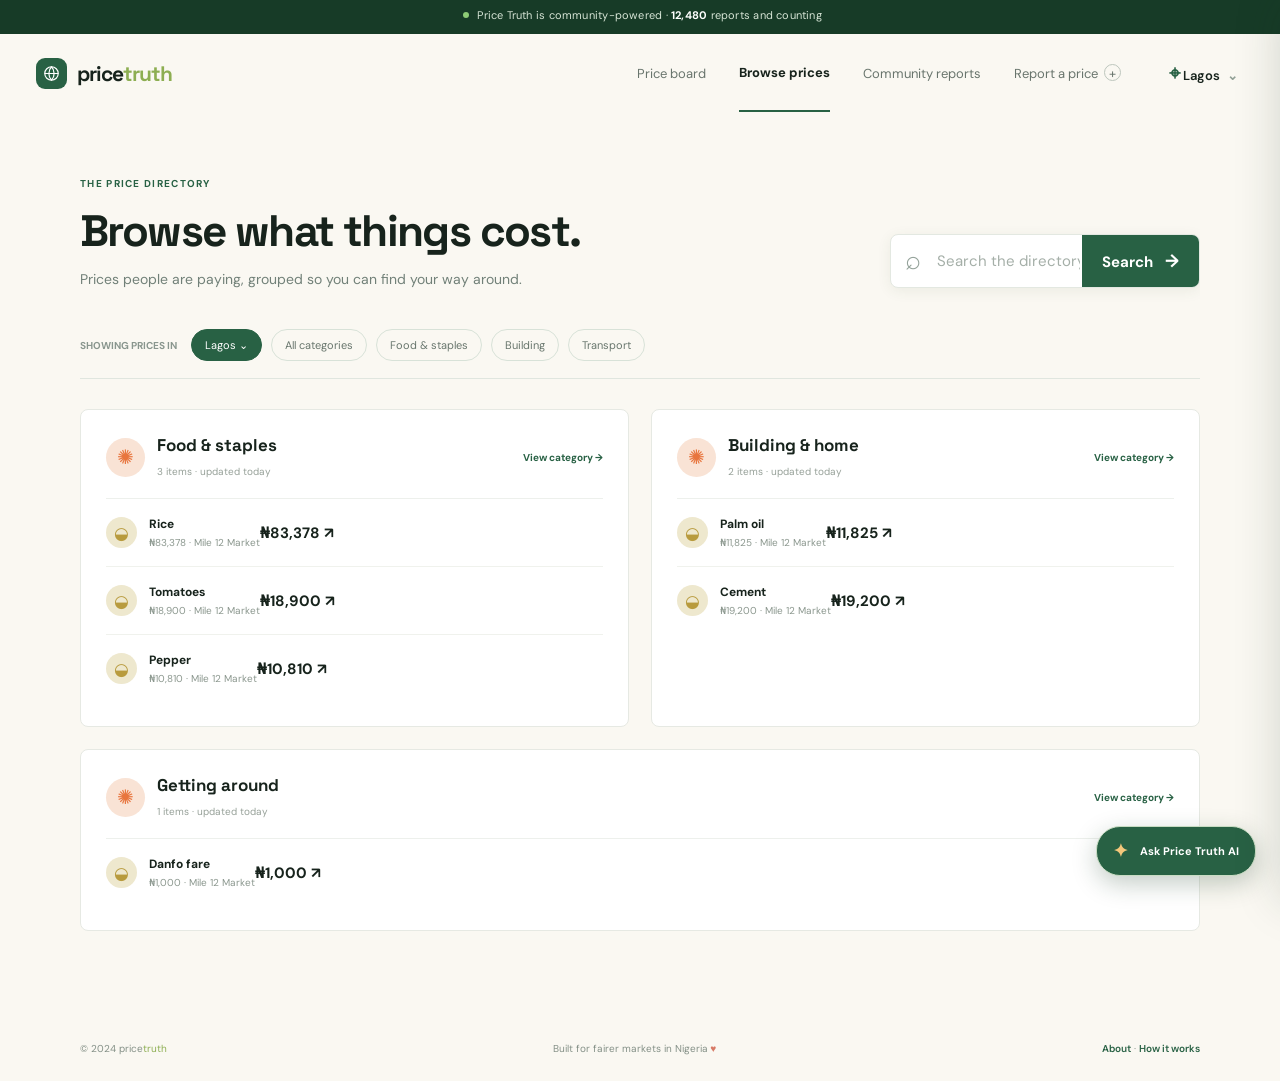
==== public/browse.html @ d79a08ac "Prepare static site for GitHub Pages" ====
<!doctype html>
<html lang="en"><head><meta charset="utf-8"><meta name="viewport" content="width=device-width, initial-scale=1"><title>Browse prices — Price Truth</title><link rel="preconnect" href="https://fonts.googleapis.com"><link rel="preconnect" href="https://fonts.gstatic.com" crossorigin><link href="https://fonts.googleapis.com/css2?family=DM+Sans:wght@400;500;600;700&family=Space+Grotesk:wght@500;600;700&display=swap" rel="stylesheet"><link rel="stylesheet" href="styles.css"></head>
<body data-page="browse"><div class="announcement"><span class="pulse"></span> Price Truth is community-powered · <strong>12,480</strong> reports and counting</div><header class="site-header"><a class="brand" href="index.html"><span class="brand-mark" aria-hidden="true"><svg viewBox="0 0 24 24" class="brand-symbol"><circle cx="12" cy="12" r="8.5"></circle><path d="M3.8 12h16.4M12 3.5c2.2 2.3 3.3 5.1 3.3 8.5S14.2 18.2 12 20.5M12 3.5C9.8 5.8 8.7 8.6 8.7 12s1.1 6.2 3.3 8.5"></path></svg></span><span>price<span class="brand-accent">truth</span></span></a><nav class="desktop-nav"><a href="index.html">Price board</a><a class="active" href="browse.html">Browse prices</a><a href="reports.html">Community reports</a><a href="#" data-open-report>Report a price <span class="plus">+</span></a></nav><div class="header-actions"><button class="area-pill" data-area-button><span class="pin">⌖</span> Lagos <span class="chevron">⌄</span></button><button class="menu-button">☰</button></div></header>
<main class="content-width browse-main"><div class="browse-intro"><div><div class="eyebrow">THE PRICE DIRECTORY</div><h1>Browse what things cost.</h1><p>Prices people are paying, grouped so you can find your way around.</p></div><form class="search-box browse-search" data-search-form><span class="search-icon">⌕</span><input name="query" placeholder="Search the directory…"><button type="submit">Search <span>→</span></button></form></div><div class="filter-row"><span class="filter-label">SHOWING PRICES IN</span><button class="filter-chip active">Lagos <span>⌄</span></button><button class="filter-chip" data-filter="all">All categories</button><button class="filter-chip" data-filter="food">Food & staples</button><button class="filter-chip" data-filter="building">Building</button><button class="filter-chip" data-filter="transport">Transport</button></div><div class="browse-grid" data-browse-grid></div></main><footer class="site-footer content-width"><span>© 2024 price<span class="brand-accent">truth</span></span><span>Built for fairer markets in Nigeria <span class="heart">♥</span></span><span><a href="#">About</a> · <a href="#">How it works</a></span></footer><div class="modal-backdrop" data-modal><div class="report-modal" role="dialog"><button class="modal-close" data-close-modal>×</button><div class="modal-kicker">✦ ADD TO THE BOARD</div><h2>What did you pay?</h2><p class="modal-subtitle">Your report helps someone nearby make a fairer deal.</p><form data-report-form><label>What did you buy?<input name="item" required placeholder="e.g. Rice, 50kg bag"></label><div class="form-row"><label>Price paid (₦)<input name="price" required type="number" min="1" placeholder="72,500"></label><label>Market<select name="area" data-market-select></select></label></div><label>When did you buy it?<input name="date" type="date"></label><div class="upload-zone"><input id="receipt-input-browse" type="file" accept="image/*"><label for="receipt-input-browse"><span>▧</span><b>Scan a receipt</b><small>Upload a photo and AI will fill this in</small></label></div><button class="primary-button full" type="submit">Publish my report <span>→</span></button></form><div class="success-state" hidden><div class="success-icon">✓</div><h3>Thanks for adding to the truth.</h3><p>Your report is now helping buyers nearby.</p><button class="secondary-button" data-close-modal>Done</button></div></div></div><script src="app.js"></script></body></html>
---- public/styles.css ----
:root{--ink:#17231c;--muted:#718078;--green:#286144;--light-green:#dce9d4;--lime:#d4e7bb;--cream:#faf8f2;--line:#e6e9e3;--orange:#e8753e;--purple:#795aa8}*{box-sizing:border-box}body{margin:0;color:var(--ink);background:var(--cream);font-family:"DM Sans",sans-serif;font-size:15px}a{color:inherit;text-decoration:none}button,input,select{font:inherit}button{cursor:pointer;border:0}.content-width{width:min(1120px,calc(100% - 48px));margin:0 auto}.announcement{height:34px;background:#173b27;color:#d7e5d6;text-align:center;padding:8px;font-size:11px;letter-spacing:.02em}.announcement strong{color:#fff}.pulse,.live-dot{display:inline-block;background:#8dcc76;border-radius:50%;width:6px;height:6px;margin:0 5px 1px}.site-header{height:78px;display:flex;align-items:center;justify-content:space-between;max-width:1240px;margin:auto;padding:0 36px;background:var(--cream)}.brand{display:flex;align-items:center;gap:10px;font:700 21px "Space Grotesk";letter-spacing:-1px}.brand-mark{display:grid;place-items:center;background:var(--green);color:#fff;border-radius:9px;width:31px;height:31px;font-size:18px}.brand-accent{color:#8dae52}.desktop-nav{display:flex;gap:33px;align-items:center;margin-left:auto;margin-right:42px;color:#69756d;font-size:13px}.desktop-nav a{padding:29px 0}.desktop-nav .active{color:var(--ink);font-weight:700;border-bottom:2px solid var(--green)}.plus{display:inline-grid;place-items:center;border:1px solid #bdc6bd;border-radius:50%;width:17px;height:17px;margin-left:3px}.header-actions{display:flex;align-items:center;gap:17px}.area-pill{background:transparent;color:var(--ink);font-weight:600;font-size:13px}.pin{color:var(--green);font-size:20px}.chevron{color:#91a096;margin-left:4px}.menu-button{display:none;background:none;font-size:22px}.hero{max-width:1240px;margin:auto;padding:76px 72px 70px;min-height:470px;background:var(--lime);display:flex;overflow:hidden}.hero-copy{width:57%;position:relative;z-index:1}.eyebrow,.label,.modal-kicker{font-size:10px;letter-spacing:.13em;font-weight:700;color:var(--green)}h1,h2,h3,p{margin-top:0}.hero h1{font:700 clamp(45px,5.1vw,69px)/.99 "Space Grotesk";letter-spacing:-3.5px;margin:21px 0 20px}.hero h1 em{font-style:normal;color:var(--green)}.hero-lede{max-width:400px;line-height:1.6;color:#53645b;font-size:16px}.search-box{display:flex;background:#fff;border:1px solid #e3e8e1;border-radius:8px;height:54px;box-shadow:0 3px 14px #3f5c3214;overflow:hidden}.large-search{max-width:535px;margin-top:30px}.search-icon{font-size:27px;color:#94a29a;line-height:50px;padding:0 14px}.search-box input{border:0;outline:0;min-width:0;flex:1;color:var(--ink);background:transparent}.search-box input::placeholder{color:#a5afa8}.search-box button,.primary-button{background:var(--green);color:#fff;padding:0 20px;font-weight:700}.search-box button span,.primary-button span{font-size:18px;margin-left:8px}.popular{display:flex;gap:15px;align-items:center;margin-top:15px;font-size:11px;color:#6a786e}.popular a{border-bottom:1px solid #92a58d;color:var(--green);font-weight:600}.hero-art{position:relative;flex:1}.sun{width:330px;height:330px;border-radius:50%;background:#dbe9ca;position:absolute;top:-65px;right:0}.receipt-card{position:absolute;z-index:1;background:#fffef9;width:250px;height:286px;right:70px;top:13px;padding:24px 20px;transform:rotate(4deg);box-shadow:14px 19px 35px #3d533327}.receipt-top{display:flex;justify-content:space-between;font:700 7px "Space Grotesk";color:#9ba99c}.receipt-title{font:700 20px/1.03 "Space Grotesk";margin:22px 0 25px}.receipt-row{display:flex;justify-content:space-between;font-size:9px;margin:13px 0;color:#6d766f}.receipt-row b{color:var(--ink)}.receipt-line{border-top:1px dashed #ced6cc;margin-top:21px}.receipt-footer{font-size:8px;color:#849187;margin-top:13px}.receipt-footer span{float:right;color:var(--orange);font-size:14px}.floating-tag{position:absolute;z-index:2;background:#fff;border-radius:5px;padding:10px 13px;box-shadow:0 7px 20px #253f201c;font-size:10px;font-weight:700}.tag-one{top:72px;right:0;color:#6e9c4c}.tag-two{bottom:72px;left:5px;color:#5d6961}.avatar{display:inline-grid;place-items:center;width:23px;height:23px;border-radius:50%;background:#e6a86f;color:white;font-size:10px;margin-right:6px}.scribble{position:absolute;right:-2px;bottom:18px;color:#668052;font:18px/1.05 "Space Grotesk";transform:rotate(-7deg)}.board-section{padding:62px 0 68px}.section-heading{display:flex;align-items:end;justify-content:space-between;margin-bottom:25px}.section-heading h2,.browse-main h1{font:700 32px "Space Grotesk";letter-spacing:-1.6px;margin:8px 0 0}.text-link{font-size:12px;color:var(--green);font-weight:700}.text-link span{font-size:16px;margin-left:5px}.board-grid{display:grid;grid-template-columns:repeat(4,1fr);gap:13px}.price-card{background:#fff;border:1px solid var(--line);border-radius:7px;padding:21px 17px;display:flex;min-height:166px;position:relative;transition:.2s}.price-card:hover,.item-list a:hover{transform:translateY(-3px);box-shadow:0 8px 22px #37512a12}.item-icon,.mini-icon{display:grid;place-items:center;border-radius:50%;width:39px;height:39px;font-size:23px;flex:none}.rice-icon{background:#eee8ce;color:#b89b3e}.tomato-icon{background:#f6ddcf;color:#e76d3a}.cement-icon{background:#dbe7eb;color:#688898}.transport-icon{background:#e7dff1;color:#8567a7}.item-info{padding-left:12px}.item-info span{font-size:10px;color:#a0aaa2}.item-info h3{font-size:13px;margin:5px 0 10px}.item-info strong{font:700 19px "Space Grotesk";display:block}.item-info small{font-size:10px;color:#8b968e;display:block;margin-top:4px}.item-info i,.item-list i{font-style:normal;margin-left:3px}.up{color:#d6673d}.down{color:#599248}.neutral{color:#849085}.card-arrow{position:absolute;right:17px;top:18px;color:#9aac9d}.trust-strip{background:#1f5136;color:#d9e7d8;padding:27px max(calc((100% - 1120px)/2),24px);display:grid;grid-template-columns:1fr 1fr 1fr 2fr;gap:30px;align-items:center}.trust-strip div:not(.trust-quote){display:flex;gap:11px;align-items:center;border-right:1px solid #427054}.trust-strip strong{color:#fff;font:700 25px "Space Grotesk"}.trust-strip span{font-size:10px;line-height:1.3}.trust-quote{font-size:13px;font-style:italic;color:#eef4e9;padding-left:14px}.trust-quote small{display:block;color:#8eb096;margin-top:6px;font-style:normal}.site-footer{display:flex;justify-content:space-between;align-items:center;padding:26px 0;font-size:10px;color:#849087}.site-footer a{color:var(--green);font-weight:600}.heart{color:#d77965}.modal-backdrop{display:none;position:fixed;z-index:20;inset:0;background:#16362380;align-items:center;justify-content:center;padding:20px}.modal-backdrop.open{display:flex}.report-modal{background:#fffdf8;width:min(490px,100%);border-radius:12px;padding:34px;position:relative;box-shadow:0 20px 70px #1427194d}.modal-close{position:absolute;right:17px;top:15px;color:#7e8d82;background:none;font-size:25px}.report-modal h2{font:700 31px "Space Grotesk";letter-spacing:-1px;margin:9px 0}.modal-subtitle{font-size:13px;color:var(--muted);margin-bottom:24px}.report-modal form>label,.form-row label{font-size:11px;font-weight:700;color:#65746a;display:block;margin-bottom:14px}.report-modal input,.report-modal select{display:block;width:100%;margin-top:6px;height:43px;border:1px solid #dce4dc;border-radius:5px;padding:0 12px;color:var(--ink);background:#fff}.form-row{display:grid;grid-template-columns:1fr 1fr;gap:13px}.upload-zone{border:1px dashed #b8cbb9;border-radius:6px;background:#f3f8ef;text-align:center;padding:13px;margin:17px 0}.upload-zone input{display:none}.upload-zone label{display:block;cursor:pointer}.upload-zone span{display:block;font-size:22px;color:var(--green)}.upload-zone b,.upload-zone small{display:block}.upload-zone b{font-size:12px;color:var(--green)}.upload-zone small{font-size:10px;color:#87948a;margin-top:3px}.full{width:100%;height:46px;border-radius:5px}.secondary-button{background:#e5efe0;color:var(--green);padding:11px 24px;border-radius:5px;font-weight:700}.success-state{text-align:center;padding:24px 0 10px}.success-icon{display:grid;place-items:center;margin:auto;background:var(--light-green);color:var(--green);width:52px;height:52px;border-radius:50%;font-size:25px}.success-state h3{font:700 22px "Space Grotesk";margin:17px 0 7px}.success-state p{color:var(--muted);font-size:13px}.results-main{padding:39px 0 70px}.breadcrumbs{font-size:11px;color:#819088;display:flex;gap:11px;margin-bottom:31px}.breadcrumbs a{color:var(--green);font-weight:700}.result-top{display:flex;justify-content:space-between;align-items:end;margin-bottom:27px}.result-top h1{font:700 43px "Space Grotesk";letter-spacing:-2px;margin:10px 0 5px}.result-top h1 span{font-size:22px;color:#718079}.muted{color:var(--muted);font-size:13px}.range-card{background:#e4efdc;border-radius:8px;padding:28px 32px 25px;margin-bottom:22px}.range-heading{display:flex;justify-content:space-between}.range-price{font:700 33px "Space Grotesk";letter-spacing:-1px;margin:10px 0 7px}.range-price span{font-weight:400;color:#78917b}.range-heading p{font-size:12px;color:#5c7062}.badge{border-radius:20px;padding:5px 8px;margin-right:5px;font-size:10px;font-weight:700}.badge.good{background:#c6e0bf;color:#37703f}.report-count{display:flex;gap:10px;align-items:center;text-align:right}.report-count strong{font:700 32px "Space Grotesk"}.report-count span{color:#748279;font-size:10px}.range-visual{margin-top:22px}.range-track{height:7px;border-radius:5px;background:#c5d7bb;position:relative}.track-fill{position:absolute;left:15%;right:19%;height:100%;background:#58915f;border-radius:5px}.marker{position:absolute;width:17px;height:17px;border:3px solid #fff;background:#276043;border-radius:50%;top:-5px;box-shadow:0 2px 5px #52694b66}.marker-label{position:absolute;top:18px;transform:translateX(-50%);font:700 10px "Space Grotesk"}.track-labels{display:flex;justify-content:space-between;color:#7e9180;font-size:10px;margin-top:12px}.results-columns{display:grid;grid-template-columns:1fr 315px;gap:22px}.main-column{display:grid;gap:22px}.panel,.ai-card{background:#fff;border:1px solid var(--line);border-radius:8px;padding:26px 28px}.panel-heading{display:flex;justify-content:space-between;align-items:start}.panel-heading h2{font:700 20px "Space Grotesk";margin:8px 0 0}.panel-heading select{border:1px solid #dce4dc;border-radius:4px;background:#fff;padding:8px;font-size:11px;color:#69766e}.chart{height:232px;margin-top:21px;position:relative;padding-left:44px}.chart-y{position:absolute;left:0;top:0;bottom:27px;display:flex;flex-direction:column;justify-content:space-between;font-size:9px;color:#9aa59d}.chart svg{width:100%;height:190px;border-bottom:1px solid #e6ebe5;background:repeating-linear-gradient(to bottom,transparent 0,transparent 45px,#edf1ec 46px)}.chart-x{display:flex;justify-content:space-between;color:#9aa59d;font-size:9px;margin-top:9px}.reports-panel{padding-bottom:10px}.report-list{margin-top:22px}.report-row{display:flex;align-items:center;padding:13px 0;border-top:1px solid #edf0eb}.report-row>div{display:grid;gap:4px}.report-row strong{font-size:13px}.report-row div span{font-size:11px;color:#87938a}.avatar-green{background:#759e69}.avatar-yellow{background:#d2a25e}.avatar-pink{background:#bd7991}.verified{margin-left:auto;color:#6d9b63;font-size:10px;font-weight:700}.ai-card{background:#eef5e9;border:0;height:max-content}.ai-head{display:flex;gap:12px;align-items:start}.ai-spark{color:#db8050;font-size:23px}.ai-card h2{font:700 20px "Space Grotesk";margin:7px 0}.ai-card p{font-size:12px;line-height:1.6;color:#5f7164;margin:20px 0}.suggestion{background:#fff;border:1px solid #dce9d8;padding:12px;border-radius:5px;color:#638268;font-size:11px;font-style:italic;cursor:pointer}.suggestion span{float:right;font-style:normal}.ai-form{display:flex;margin-top:10px;background:#fff;border:1px solid #d8e5d5;border-radius:5px;height:43px}.ai-form input{flex:1;border:0;background:transparent;padding:0 11px;outline:0;font-size:11px}.ai-form button{width:43px;background:var(--green);color:#fff;font-size:18px}.ai-card small{display:block;color:#95a397;font-size:9px;margin-top:15px}.ai-answer{background:#fff;border-left:3px solid var(--green);padding:12px;margin-top:12px;font-size:11px;line-height:1.5;color:#4f6657}.browse-main{padding:65px 0 85px}.browse-intro{display:flex;justify-content:space-between;align-items:end}.browse-main h1{font-size:44px;margin-top:13px}.browse-intro p{color:var(--muted);font-size:14px;margin:11px 0 0}.browse-search{width:310px}.filter-row{display:flex;align-items:center;gap:9px;border-bottom:1px solid #e0e6df;padding:41px 0 17px;margin-bottom:30px}.filter-label{font-size:10px;color:#89968e;font-weight:700;margin-right:5px}.filter-chip{border:1px solid #d8e2d8;border-radius:20px;background:transparent;padding:8px 13px;font-size:11px;color:#68766d}.filter-chip.active{background:var(--green);border-color:var(--green);color:#fff}.browse-grid{display:grid;grid-template-columns:repeat(2,1fr);gap:22px}.category-group{background:#fff;border:1px solid var(--line);border-radius:8px;padding:24px 25px}.category-group:last-child{grid-column:span 2}.category-heading{display:flex;align-items:center;gap:12px;border-bottom:1px solid #edf0ec;padding-bottom:18px}.category-icon{display:grid;place-items:center;width:39px;height:39px;border-radius:50%;font-size:20px}.category-icon.orange{background:#f9e3d5;color:var(--orange)}.category-icon.blue{background:#dcecef;color:#547f91}.category-icon.purple{background:#e9e1f2;color:var(--purple)}.category-heading h2{font:700 17px "Space Grotesk";margin:0 0 4px}.category-heading span:not(.category-icon){font-size:10px;color:#96a098}.category-heading a{margin-left:auto;color:var(--green);font-size:10px;font-weight:700}.item-list a{display:flex;align-items:center;padding:17px 0;border-bottom:1px solid #f0f2ed;transition:.2s}.item-list a:last-child{border-bottom:0}.mini-icon{width:31px;height:31px;font-size:17px;margin-right:12px}.item-list a div{display:grid;gap:4px}.item-list strong{font-size:12px}.item-list small{color:#8b978e;font-size:10px}.item-list>b{margin-left:auto;font:700 14px "Space Grotesk"}.item-list>b span{font-size:14px;color:#9bab9d;margin-left:5px}.oil-icon{background:#f1e8bd;color:#a88e37}.blue-icon{background:#dbe7eb;color:#688898}.wood-icon{background:#ede0ce;color:#9c7952}.taxi-icon{background:#e7dff1;color:#8567a7}
@media(max-width:800px){.site-header{padding:0 20px}.desktop-nav{display:none}.menu-button{display:block}.hero{padding:55px 24px 40px;min-height:590px}.hero-copy{width:100%}.hero-art{position:absolute;opacity:.45;right:0;top:360px}.hero h1{font-size:48px}.board-grid{grid-template-columns:repeat(2,1fr)}.trust-strip{grid-template-columns:repeat(2,1fr);padding:25px 24px}.trust-strip div:nth-child(2){border-right:0}.trust-quote{grid-column:span 2;border-top:1px solid #427054;padding:15px 0 0}.results-columns{grid-template-columns:1fr}.browse-intro{display:block}.browse-search{width:100%;margin-top:25px}.browse-grid{grid-template-columns:1fr}.category-group:last-child{grid-column:auto}.filter-row{overflow:auto;white-space:nowrap}.filter-label{display:none}.site-footer{padding:24px;display:grid;gap:10px}.content-width{width:calc(100% - 40px)}}@media(max-width:500px){.area-pill{font-size:12px}.hero h1{letter-spacing:-2px}.board-grid{grid-template-columns:1fr}.section-heading{display:block}.section-heading .text-link{display:block;margin-top:12px}.trust-strip{grid-template-columns:1fr 1fr}.range-card{padding:22px 18px}.range-price{font-size:26px}.result-top h1{font-size:34px}.result-top h1 span{font-size:16px;display:block;margin-top:5px}.result-top .primary-button{padding:0 11px;font-size:11px;height:38px}.panel,.ai-card{padding:20px 17px}.browse-main h1{font-size:36px}.form-row{grid-template-columns:1fr}.report-modal{padding:28px 20px}}
/* Mobile overflow guardrails: keep every section inside the viewport. */
html{overflow-x:hidden}
body{min-width:0;overflow-x:hidden}
img,svg,video,canvas{max-width:100%;height:auto}
.site-header,.hero,.content-width{max-width:100%}
.hero,.site-header,.board-section,.results-main,.browse-main{overflow-x:clip}
.hero-copy,.item-info,.category-heading>div,.panel-heading>div{min-width:0}
.popular,.filter-row{max-width:100%;overflow-x:auto;scrollbar-width:none}
.popular::-webkit-scrollbar,.filter-row::-webkit-scrollbar{display:none}
@media(max-width:800px){
  .content-width{width:calc(100% - 32px)}
  .site-header{padding:0 16px}
  .hero{width:100%;padding:48px 20px 36px}
  .hero-art{pointer-events:none;max-width:100%;overflow:hidden}
  .receipt-card{right:25px;transform:scale(.86) rotate(4deg);transform-origin:top right}
  .floating-tag{white-space:nowrap}
  .board-section{padding:48px 0}
  .results-main,.browse-main{padding-top:34px}
  .result-top,.browse-intro{gap:18px}
  .result-top{align-items:flex-start}
  .result-top .primary-button{flex:0 0 auto}
  .chart-panel{overflow:hidden}
  .chart{max-width:100%;padding-left:36px}
  .browse-search{max-width:100%}
  .category-heading a{white-space:nowrap}
}
@media(max-width:520px){
  .announcement{height:auto;min-height:34px;padding:8px 16px;line-height:1.35}
  .brand{font-size:19px}
  .desktop-nav{display:none}
  .hero{min-height:560px}
  .hero-copy{width:100%}
  .hero h1{font-size:clamp(38px,12vw,52px);letter-spacing:-2.5px}
  .hero-lede{font-size:14px;max-width:290px}
  .large-search{height:50px}
  .search-box button{padding:0 13px;font-size:12px}
  .search-icon{padding:0 10px;font-size:23px}
  .hero-art{position:absolute;top:360px;right:-40px;width:340px;opacity:.35}
  .receipt-card{right:20px}
  .tag-one{right:8px}
  .tag-two{left:0}
  .scribble{right:5px}
  .section-heading h2,.browse-main h1{font-size:28px}
  .trust-strip{padding:23px 16px;gap:18px 12px}
  .trust-strip strong{font-size:20px}
  .trust-quote{font-size:11px}
  .site-footer{width:calc(100% - 32px);padding:22px 0}
  .result-top{flex-direction:column}
  .result-top .primary-button{align-self:stretch}
  .range-heading{gap:12px}
  .range-price{font-size:23px;white-space:nowrap}
  .report-count{flex:0 0 auto}
  .report-count strong{font-size:25px}
  .report-row{gap:8px}
  .verified{font-size:9px}
  .panel-heading{gap:8px}
  .panel-heading h2{font-size:17px}
  .panel-heading select{max-width:108px}
  .chart-y{font-size:8px}
  .browse-intro{display:block}
  .browse-search{margin-top:20px}
  .filter-row{padding-top:25px}
  .filter-chip{flex:0 0 auto}
  .category-group{padding:19px 16px}
  .category-heading{gap:8px}
  .category-heading h2{font-size:15px}
  .category-heading a{font-size:9px}
  .item-list>b{font-size:12px}
  .item-list small{font-size:9px}
  .chatbot-launcher{right:12px;bottom:12px;padding:11px 13px}
}
.popular-items{display:flex;gap:10px;margin-top:16px;max-width:535px;overflow-x:auto;padding-bottom:3px;scrollbar-width:none}.popular-items::-webkit-scrollbar{display:none}.popular-items a{position:relative;flex:0 0 78px;height:64px;border-radius:7px;overflow:hidden;background:#315e42;color:#fff}.popular-items img{width:100%;height:100%;object-fit:cover;opacity:.72}.popular-items span{position:absolute;left:7px;bottom:5px;font-size:10px;font-weight:700;text-shadow:0 1px 4px #000}.reports-main{padding:62px 0 80px}.reports-intro{display:flex;justify-content:space-between;align-items:end;gap:20px}.reports-intro h1{font:700 43px "Space Grotesk";letter-spacing:-2px;margin:12px 0 7px}.reports-intro p{font-size:14px;color:var(--muted)}.reports-summary{display:grid;grid-template-columns:repeat(3,1fr) 2fr;gap:20px;align-items:center;background:#e4efdc;border-radius:8px;padding:24px 28px;margin:36px 0 22px}.reports-summary div:not(.summary-note){display:grid;gap:4px;border-right:1px solid #c2d8bc}.reports-summary strong{font:700 27px "Space Grotesk"}.reports-summary span{font-size:10px;color:#657668}.summary-note{font-size:13px;font-style:italic;color:#57705d;padding-left:10px}.community-panel{background:#fff;border:1px solid var(--line);border-radius:8px;padding:27px}.community-list{margin-top:19px}.community-report{display:flex;align-items:center;gap:12px;border-top:1px solid #edf0eb;padding:15px 0}.community-report>div{display:grid;gap:5px;min-width:0}.community-report strong{font-size:12px}.community-report strong b{color:var(--green)}.community-report div span{font-size:10px;color:#8b978e}.community-price{margin-left:auto;font:700 15px "Space Grotesk";white-space:nowrap}.live-label{font-size:10px;color:#5e9062}@media(max-width:600px){.reports-main{padding-top:38px}.reports-intro{display:block}.reports-intro .primary-button{width:100%;height:44px;margin-top:18px}.reports-intro h1{font-size:34px}.reports-summary{grid-template-columns:1fr 1fr;padding:18px;gap:15px}.reports-summary div:not(.summary-note){border-right:0}.summary-note{grid-column:span 2;border-top:1px solid #c2d8bc;padding:13px 0 0;font-size:11px}.community-panel{padding:20px 15px}.community-report{gap:8px}.community-report strong{font-size:11px}.community-price{font-size:12px}.community-report .avatar{width:27px;height:27px;flex:0 0 27px}.popular-items{margin-top:9px;gap:7px}.popular-items a{flex-basis:68px;height:53px}}
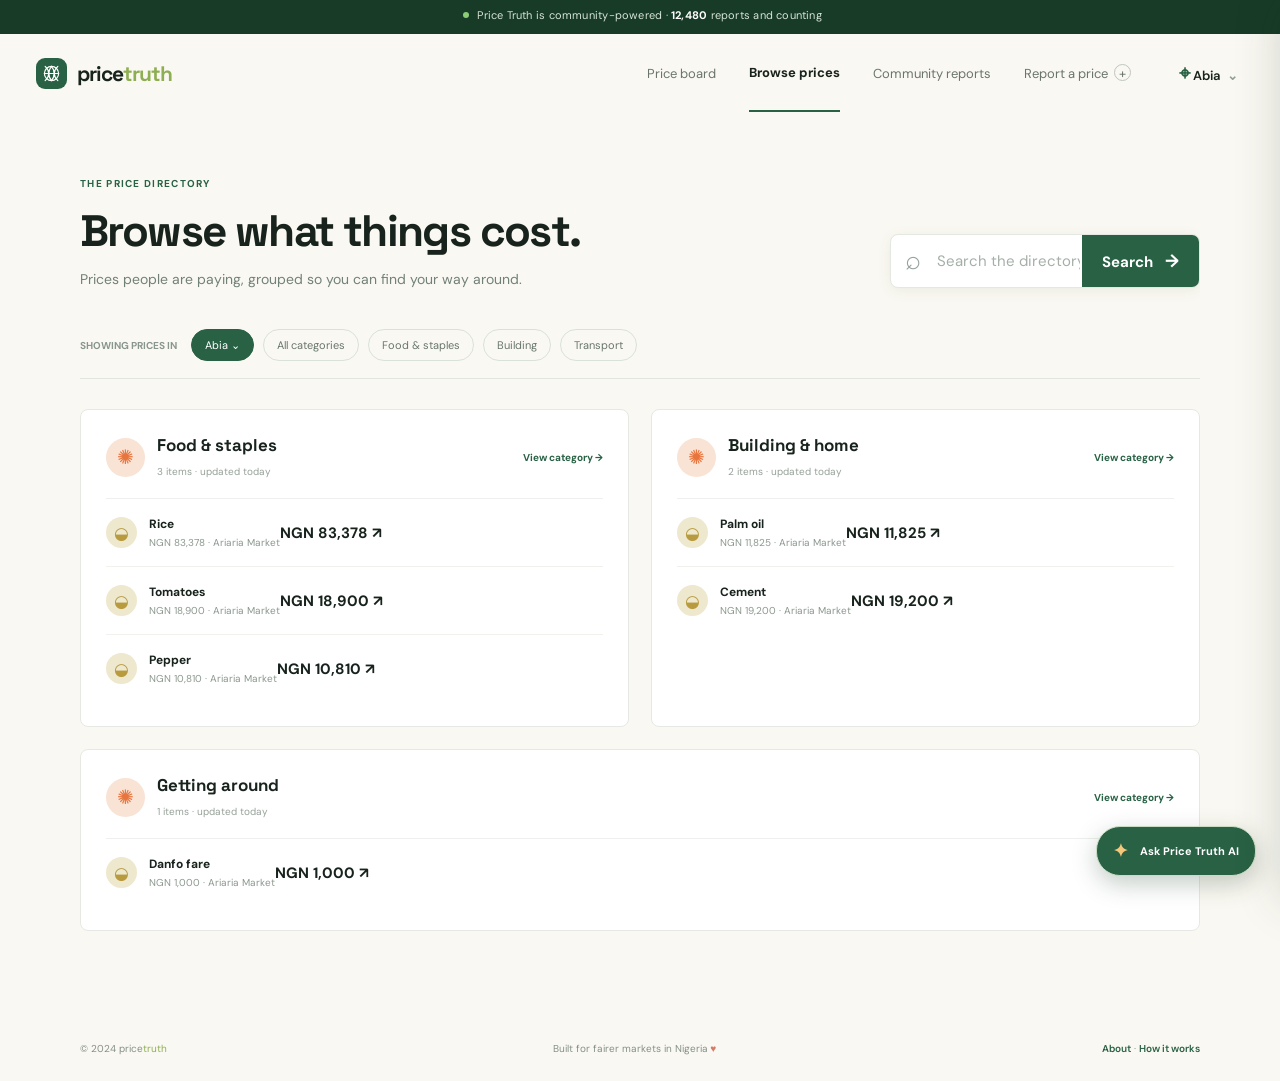
==== commit 5e100dcf: "Expand PriceTruth community price board Refresh the static pages, reporting experience, price browsi" ====
--- a/public/browse.html
+++ b/public/browse.html
@@ -1,4 +1,131 @@
 <!doctype html>
-<html lang="en"><head><meta charset="utf-8"><meta name="viewport" content="width=device-width, initial-scale=1"><title>Browse prices — Price Truth</title><link rel="preconnect" href="https://fonts.googleapis.com"><link rel="preconnect" href="https://fonts.gstatic.com" crossorigin><link href="https://fonts.googleapis.com/css2?family=DM+Sans:wght@400;500;600;700&family=Space+Grotesk:wght@500;600;700&display=swap" rel="stylesheet"><link rel="stylesheet" href="styles.css"></head>
-<body data-page="browse"><div class="announcement"><span class="pulse"></span> Price Truth is community-powered · <strong>12,480</strong> reports and counting</div><header class="site-header"><a class="brand" href="index.html"><span class="brand-mark" aria-hidden="true"><svg viewBox="0 0 24 24" class="brand-symbol"><circle cx="12" cy="12" r="8.5"></circle><path d="M3.8 12h16.4M12 3.5c2.2 2.3 3.3 5.1 3.3 8.5S14.2 18.2 12 20.5M12 3.5C9.8 5.8 8.7 8.6 8.7 12s1.1 6.2 3.3 8.5"></path></svg></span><span>price<span class="brand-accent">truth</span></span></a><nav class="desktop-nav"><a href="index.html">Price board</a><a class="active" href="browse.html">Browse prices</a><a href="reports.html">Community reports</a><a href="#" data-open-report>Report a price <span class="plus">+</span></a></nav><div class="header-actions"><button class="area-pill" data-area-button><span class="pin">⌖</span> Lagos <span class="chevron">⌄</span></button><button class="menu-button">☰</button></div></header>
-<main class="content-width browse-main"><div class="browse-intro"><div><div class="eyebrow">THE PRICE DIRECTORY</div><h1>Browse what things cost.</h1><p>Prices people are paying, grouped so you can find your way around.</p></div><form class="search-box browse-search" data-search-form><span class="search-icon">⌕</span><input name="query" placeholder="Search the directory…"><button type="submit">Search <span>→</span></button></form></div><div class="filter-row"><span class="filter-label">SHOWING PRICES IN</span><button class="filter-chip active">Lagos <span>⌄</span></button><button class="filter-chip" data-filter="all">All categories</button><button class="filter-chip" data-filter="food">Food & staples</button><button class="filter-chip" data-filter="building">Building</button><button class="filter-chip" data-filter="transport">Transport</button></div><div class="browse-grid" data-browse-grid></div></main><footer class="site-footer content-width"><span>© 2024 price<span class="brand-accent">truth</span></span><span>Built for fairer markets in Nigeria <span class="heart">♥</span></span><span><a href="#">About</a> · <a href="#">How it works</a></span></footer><div class="modal-backdrop" data-modal><div class="report-modal" role="dialog"><button class="modal-close" data-close-modal>×</button><div class="modal-kicker">✦ ADD TO THE BOARD</div><h2>What did you pay?</h2><p class="modal-subtitle">Your report helps someone nearby make a fairer deal.</p><form data-report-form><label>What did you buy?<input name="item" required placeholder="e.g. Rice, 50kg bag"></label><div class="form-row"><label>Price paid (₦)<input name="price" required type="number" min="1" placeholder="72,500"></label><label>Market<select name="area" data-market-select></select></label></div><label>When did you buy it?<input name="date" type="date"></label><div class="upload-zone"><input id="receipt-input-browse" type="file" accept="image/*"><label for="receipt-input-browse"><span>▧</span><b>Scan a receipt</b><small>Upload a photo and AI will fill this in</small></label></div><button class="primary-button full" type="submit">Publish my report <span>→</span></button></form><div class="success-state" hidden><div class="success-icon">✓</div><h3>Thanks for adding to the truth.</h3><p>Your report is now helping buyers nearby.</p><button class="secondary-button" data-close-modal>Done</button></div></div></div><script src="app.js"></script></body></html>
+<html lang="en">
+  <head>
+    <meta charset="utf-8" />
+    <meta name="viewport" content="width=device-width, initial-scale=1" />
+    <title>Browse prices — Price Truth</title>
+    <link rel="preconnect" href="https://fonts.googleapis.com" />
+    <link rel="preconnect" href="https://fonts.gstatic.com" crossorigin />
+    <link
+      href="https://fonts.googleapis.com/css2?family=DM+Sans:wght@400;500;600;700&family=Space+Grotesk:wght@500;600;700&display=swap"
+      rel="stylesheet"
+    />
+    <link rel="stylesheet" href="styles.css" />
+  </head>
+  <body data-page="browse">
+    <div class="announcement">
+      <span class="pulse"></span> Price Truth is community-powered ·
+      <strong>12,480</strong> reports and counting
+    </div>
+    <header class="site-header">
+      <a class="brand" href="index.html"
+        ><span class="brand-mark" aria-hidden="true"
+          ><svg viewBox="0 0 24 24" class="brand-symbol">
+            <circle cx="12" cy="12" r="9"></circle>
+            <path
+              d="M3 12h18M12 3a14 14 0 0 1 0 18 14 14 0 0 1 0-18Zm-8 0c3 2.8 4.5 6.2 4.5 9S7 18.2 4 21m16 0c-3-2.8-4.5-6.2-4.5-9S17 5.8 20 3"
+            ></path></svg></span
+        ><span>price<span class="brand-accent">truth</span></span></a
+      >
+      <nav class="desktop-nav">
+        <a href="index.html">Price board</a
+        ><a class="active" href="browse.html">Browse prices</a
+        ><a href="reports.html">Community reports</a
+        ><a href="#" data-open-report
+          >Report a price <span class="plus">+</span></a
+        >
+      </nav>
+      <div class="header-actions">
+        <button class="area-pill" data-area-button>
+          <span class="pin">⌖</span> Lagos
+          <span class="chevron">⌄</span></button
+        ><button class="menu-button">☰</button>
+      </div>
+    </header>
+    <main class="content-width browse-main">
+      <div class="browse-intro">
+        <div>
+          <div class="eyebrow">THE PRICE DIRECTORY</div>
+          <h1>Browse what things cost.</h1>
+          <p>
+            Prices people are paying, grouped so you can find your way around.
+          </p>
+        </div>
+        <form class="search-box browse-search" data-search-form>
+          <span class="search-icon">⌕</span
+          ><input name="query" placeholder="Search the directory…" /><button
+            type="submit"
+          >
+            Search <span>→</span>
+          </button>
+        </form>
+      </div>
+      <div class="filter-row">
+        <span class="filter-label">SHOWING PRICES IN</span
+        ><button class="filter-chip active">Lagos <span>⌄</span></button
+        ><button class="filter-chip" data-filter="all">All categories</button
+        ><button class="filter-chip" data-filter="food">Food & staples</button
+        ><button class="filter-chip" data-filter="building">Building</button
+        ><button class="filter-chip" data-filter="transport">Transport</button>
+      </div>
+      <div class="browse-grid" data-browse-grid></div>
+    </main>
+    <footer class="site-footer content-width">
+      <span>© 2024 price<span class="brand-accent">truth</span></span
+      ><span
+        >Built for fairer markets in Nigeria <span class="heart">♥</span></span
+      ><span><a href="#">About</a> · <a href="#">How it works</a></span>
+    </footer>
+    <div class="modal-backdrop" data-modal>
+      <div class="report-modal" role="dialog">
+        <button class="modal-close" data-close-modal>×</button>
+        <div class="modal-kicker">✦ ADD TO THE BOARD</div>
+        <h2>What did you pay?</h2>
+        <p class="modal-subtitle">
+          Your report helps someone nearby make a fairer deal.
+        </p>
+        <form data-report-form>
+          <label
+            >What did you buy?<input
+              name="item"
+              required
+              placeholder="e.g. Rice, 50kg bag"
+          /></label>
+          <div class="form-row">
+            <label
+              >Price paid (₦)<input
+                name="price"
+                required
+                type="number"
+                min="1"
+                placeholder="72,500" /></label
+            ><label
+              >Market<select name="area" data-market-select></select
+            ></label>
+          </div>
+          <label>When did you buy it?<input name="date" type="date" /></label>
+          <div class="upload-zone">
+            <input
+              id="receipt-input-browse"
+              type="file"
+              accept="image/*"
+            /><label for="receipt-input-browse"
+              ><span>▧</span><b>Scan a receipt</b
+              ><small>Upload a photo and AI will fill this in</small></label
+            >
+          </div>
+          <button class="primary-button full" type="submit">
+            Publish my report <span>→</span>
+          </button>
+        </form>
+        <div class="success-state" hidden>
+          <div class="success-icon">✓</div>
+          <h3>Thanks for adding to the truth.</h3>
+          <p>Your report is now helping buyers nearby.</p>
+          <button class="secondary-button" data-close-modal>Done</button>
+        </div>
+      </div>
+    </div>
+    <script src="app.js"></script>
+  </body>
+</html>
--- a/public/styles.css
+++ b/public/styles.css
@@ -1,74 +1,1631 @@
-:root{--ink:#17231c;--muted:#718078;--green:#286144;--light-green:#dce9d4;--lime:#d4e7bb;--cream:#faf8f2;--line:#e6e9e3;--orange:#e8753e;--purple:#795aa8}*{box-sizing:border-box}body{margin:0;color:var(--ink);background:var(--cream);font-family:"DM Sans",sans-serif;font-size:15px}a{color:inherit;text-decoration:none}button,input,select{font:inherit}button{cursor:pointer;border:0}.content-width{width:min(1120px,calc(100% - 48px));margin:0 auto}.announcement{height:34px;background:#173b27;color:#d7e5d6;text-align:center;padding:8px;font-size:11px;letter-spacing:.02em}.announcement strong{color:#fff}.pulse,.live-dot{display:inline-block;background:#8dcc76;border-radius:50%;width:6px;height:6px;margin:0 5px 1px}.site-header{height:78px;display:flex;align-items:center;justify-content:space-between;max-width:1240px;margin:auto;padding:0 36px;background:var(--cream)}.brand{display:flex;align-items:center;gap:10px;font:700 21px "Space Grotesk";letter-spacing:-1px}.brand-mark{display:grid;place-items:center;background:var(--green);color:#fff;border-radius:9px;width:31px;height:31px;font-size:18px}.brand-accent{color:#8dae52}.desktop-nav{display:flex;gap:33px;align-items:center;margin-left:auto;margin-right:42px;color:#69756d;font-size:13px}.desktop-nav a{padding:29px 0}.desktop-nav .active{color:var(--ink);font-weight:700;border-bottom:2px solid var(--green)}.plus{display:inline-grid;place-items:center;border:1px solid #bdc6bd;border-radius:50%;width:17px;height:17px;margin-left:3px}.header-actions{display:flex;align-items:center;gap:17px}.area-pill{background:transparent;color:var(--ink);font-weight:600;font-size:13px}.pin{color:var(--green);font-size:20px}.chevron{color:#91a096;margin-left:4px}.menu-button{display:none;background:none;font-size:22px}.hero{max-width:1240px;margin:auto;padding:76px 72px 70px;min-height:470px;background:var(--lime);display:flex;overflow:hidden}.hero-copy{width:57%;position:relative;z-index:1}.eyebrow,.label,.modal-kicker{font-size:10px;letter-spacing:.13em;font-weight:700;color:var(--green)}h1,h2,h3,p{margin-top:0}.hero h1{font:700 clamp(45px,5.1vw,69px)/.99 "Space Grotesk";letter-spacing:-3.5px;margin:21px 0 20px}.hero h1 em{font-style:normal;color:var(--green)}.hero-lede{max-width:400px;line-height:1.6;color:#53645b;font-size:16px}.search-box{display:flex;background:#fff;border:1px solid #e3e8e1;border-radius:8px;height:54px;box-shadow:0 3px 14px #3f5c3214;overflow:hidden}.large-search{max-width:535px;margin-top:30px}.search-icon{font-size:27px;color:#94a29a;line-height:50px;padding:0 14px}.search-box input{border:0;outline:0;min-width:0;flex:1;color:var(--ink);background:transparent}.search-box input::placeholder{color:#a5afa8}.search-box button,.primary-button{background:var(--green);color:#fff;padding:0 20px;font-weight:700}.search-box button span,.primary-button span{font-size:18px;margin-left:8px}.popular{display:flex;gap:15px;align-items:center;margin-top:15px;font-size:11px;color:#6a786e}.popular a{border-bottom:1px solid #92a58d;color:var(--green);font-weight:600}.hero-art{position:relative;flex:1}.sun{width:330px;height:330px;border-radius:50%;background:#dbe9ca;position:absolute;top:-65px;right:0}.receipt-card{position:absolute;z-index:1;background:#fffef9;width:250px;height:286px;right:70px;top:13px;padding:24px 20px;transform:rotate(4deg);box-shadow:14px 19px 35px #3d533327}.receipt-top{display:flex;justify-content:space-between;font:700 7px "Space Grotesk";color:#9ba99c}.receipt-title{font:700 20px/1.03 "Space Grotesk";margin:22px 0 25px}.receipt-row{display:flex;justify-content:space-between;font-size:9px;margin:13px 0;color:#6d766f}.receipt-row b{color:var(--ink)}.receipt-line{border-top:1px dashed #ced6cc;margin-top:21px}.receipt-footer{font-size:8px;color:#849187;margin-top:13px}.receipt-footer span{float:right;color:var(--orange);font-size:14px}.floating-tag{position:absolute;z-index:2;background:#fff;border-radius:5px;padding:10px 13px;box-shadow:0 7px 20px #253f201c;font-size:10px;font-weight:700}.tag-one{top:72px;right:0;color:#6e9c4c}.tag-two{bottom:72px;left:5px;color:#5d6961}.avatar{display:inline-grid;place-items:center;width:23px;height:23px;border-radius:50%;background:#e6a86f;color:white;font-size:10px;margin-right:6px}.scribble{position:absolute;right:-2px;bottom:18px;color:#668052;font:18px/1.05 "Space Grotesk";transform:rotate(-7deg)}.board-section{padding:62px 0 68px}.section-heading{display:flex;align-items:end;justify-content:space-between;margin-bottom:25px}.section-heading h2,.browse-main h1{font:700 32px "Space Grotesk";letter-spacing:-1.6px;margin:8px 0 0}.text-link{font-size:12px;color:var(--green);font-weight:700}.text-link span{font-size:16px;margin-left:5px}.board-grid{display:grid;grid-template-columns:repeat(4,1fr);gap:13px}.price-card{background:#fff;border:1px solid var(--line);border-radius:7px;padding:21px 17px;display:flex;min-height:166px;position:relative;transition:.2s}.price-card:hover,.item-list a:hover{transform:translateY(-3px);box-shadow:0 8px 22px #37512a12}.item-icon,.mini-icon{display:grid;place-items:center;border-radius:50%;width:39px;height:39px;font-size:23px;flex:none}.rice-icon{background:#eee8ce;color:#b89b3e}.tomato-icon{background:#f6ddcf;color:#e76d3a}.cement-icon{background:#dbe7eb;color:#688898}.transport-icon{background:#e7dff1;color:#8567a7}.item-info{padding-left:12px}.item-info span{font-size:10px;color:#a0aaa2}.item-info h3{font-size:13px;margin:5px 0 10px}.item-info strong{font:700 19px "Space Grotesk";display:block}.item-info small{font-size:10px;color:#8b968e;display:block;margin-top:4px}.item-info i,.item-list i{font-style:normal;margin-left:3px}.up{color:#d6673d}.down{color:#599248}.neutral{color:#849085}.card-arrow{position:absolute;right:17px;top:18px;color:#9aac9d}.trust-strip{background:#1f5136;color:#d9e7d8;padding:27px max(calc((100% - 1120px)/2),24px);display:grid;grid-template-columns:1fr 1fr 1fr 2fr;gap:30px;align-items:center}.trust-strip div:not(.trust-quote){display:flex;gap:11px;align-items:center;border-right:1px solid #427054}.trust-strip strong{color:#fff;font:700 25px "Space Grotesk"}.trust-strip span{font-size:10px;line-height:1.3}.trust-quote{font-size:13px;font-style:italic;color:#eef4e9;padding-left:14px}.trust-quote small{display:block;color:#8eb096;margin-top:6px;font-style:normal}.site-footer{display:flex;justify-content:space-between;align-items:center;padding:26px 0;font-size:10px;color:#849087}.site-footer a{color:var(--green);font-weight:600}.heart{color:#d77965}.modal-backdrop{display:none;position:fixed;z-index:20;inset:0;background:#16362380;align-items:center;justify-content:center;padding:20px}.modal-backdrop.open{display:flex}.report-modal{background:#fffdf8;width:min(490px,100%);border-radius:12px;padding:34px;position:relative;box-shadow:0 20px 70px #1427194d}.modal-close{position:absolute;right:17px;top:15px;color:#7e8d82;background:none;font-size:25px}.report-modal h2{font:700 31px "Space Grotesk";letter-spacing:-1px;margin:9px 0}.modal-subtitle{font-size:13px;color:var(--muted);margin-bottom:24px}.report-modal form>label,.form-row label{font-size:11px;font-weight:700;color:#65746a;display:block;margin-bottom:14px}.report-modal input,.report-modal select{display:block;width:100%;margin-top:6px;height:43px;border:1px solid #dce4dc;border-radius:5px;padding:0 12px;color:var(--ink);background:#fff}.form-row{display:grid;grid-template-columns:1fr 1fr;gap:13px}.upload-zone{border:1px dashed #b8cbb9;border-radius:6px;background:#f3f8ef;text-align:center;padding:13px;margin:17px 0}.upload-zone input{display:none}.upload-zone label{display:block;cursor:pointer}.upload-zone span{display:block;font-size:22px;color:var(--green)}.upload-zone b,.upload-zone small{display:block}.upload-zone b{font-size:12px;color:var(--green)}.upload-zone small{font-size:10px;color:#87948a;margin-top:3px}.full{width:100%;height:46px;border-radius:5px}.secondary-button{background:#e5efe0;color:var(--green);padding:11px 24px;border-radius:5px;font-weight:700}.success-state{text-align:center;padding:24px 0 10px}.success-icon{display:grid;place-items:center;margin:auto;background:var(--light-green);color:var(--green);width:52px;height:52px;border-radius:50%;font-size:25px}.success-state h3{font:700 22px "Space Grotesk";margin:17px 0 7px}.success-state p{color:var(--muted);font-size:13px}.results-main{padding:39px 0 70px}.breadcrumbs{font-size:11px;color:#819088;display:flex;gap:11px;margin-bottom:31px}.breadcrumbs a{color:var(--green);font-weight:700}.result-top{display:flex;justify-content:space-between;align-items:end;margin-bottom:27px}.result-top h1{font:700 43px "Space Grotesk";letter-spacing:-2px;margin:10px 0 5px}.result-top h1 span{font-size:22px;color:#718079}.muted{color:var(--muted);font-size:13px}.range-card{background:#e4efdc;border-radius:8px;padding:28px 32px 25px;margin-bottom:22px}.range-heading{display:flex;justify-content:space-between}.range-price{font:700 33px "Space Grotesk";letter-spacing:-1px;margin:10px 0 7px}.range-price span{font-weight:400;color:#78917b}.range-heading p{font-size:12px;color:#5c7062}.badge{border-radius:20px;padding:5px 8px;margin-right:5px;font-size:10px;font-weight:700}.badge.good{background:#c6e0bf;color:#37703f}.report-count{display:flex;gap:10px;align-items:center;text-align:right}.report-count strong{font:700 32px "Space Grotesk"}.report-count span{color:#748279;font-size:10px}.range-visual{margin-top:22px}.range-track{height:7px;border-radius:5px;background:#c5d7bb;position:relative}.track-fill{position:absolute;left:15%;right:19%;height:100%;background:#58915f;border-radius:5px}.marker{position:absolute;width:17px;height:17px;border:3px solid #fff;background:#276043;border-radius:50%;top:-5px;box-shadow:0 2px 5px #52694b66}.marker-label{position:absolute;top:18px;transform:translateX(-50%);font:700 10px "Space Grotesk"}.track-labels{display:flex;justify-content:space-between;color:#7e9180;font-size:10px;margin-top:12px}.results-columns{display:grid;grid-template-columns:1fr 315px;gap:22px}.main-column{display:grid;gap:22px}.panel,.ai-card{background:#fff;border:1px solid var(--line);border-radius:8px;padding:26px 28px}.panel-heading{display:flex;justify-content:space-between;align-items:start}.panel-heading h2{font:700 20px "Space Grotesk";margin:8px 0 0}.panel-heading select{border:1px solid #dce4dc;border-radius:4px;background:#fff;padding:8px;font-size:11px;color:#69766e}.chart{height:232px;margin-top:21px;position:relative;padding-left:44px}.chart-y{position:absolute;left:0;top:0;bottom:27px;display:flex;flex-direction:column;justify-content:space-between;font-size:9px;color:#9aa59d}.chart svg{width:100%;height:190px;border-bottom:1px solid #e6ebe5;background:repeating-linear-gradient(to bottom,transparent 0,transparent 45px,#edf1ec 46px)}.chart-x{display:flex;justify-content:space-between;color:#9aa59d;font-size:9px;margin-top:9px}.reports-panel{padding-bottom:10px}.report-list{margin-top:22px}.report-row{display:flex;align-items:center;padding:13px 0;border-top:1px solid #edf0eb}.report-row>div{display:grid;gap:4px}.report-row strong{font-size:13px}.report-row div span{font-size:11px;color:#87938a}.avatar-green{background:#759e69}.avatar-yellow{background:#d2a25e}.avatar-pink{background:#bd7991}.verified{margin-left:auto;color:#6d9b63;font-size:10px;font-weight:700}.ai-card{background:#eef5e9;border:0;height:max-content}.ai-head{display:flex;gap:12px;align-items:start}.ai-spark{color:#db8050;font-size:23px}.ai-card h2{font:700 20px "Space Grotesk";margin:7px 0}.ai-card p{font-size:12px;line-height:1.6;color:#5f7164;margin:20px 0}.suggestion{background:#fff;border:1px solid #dce9d8;padding:12px;border-radius:5px;color:#638268;font-size:11px;font-style:italic;cursor:pointer}.suggestion span{float:right;font-style:normal}.ai-form{display:flex;margin-top:10px;background:#fff;border:1px solid #d8e5d5;border-radius:5px;height:43px}.ai-form input{flex:1;border:0;background:transparent;padding:0 11px;outline:0;font-size:11px}.ai-form button{width:43px;background:var(--green);color:#fff;font-size:18px}.ai-card small{display:block;color:#95a397;font-size:9px;margin-top:15px}.ai-answer{background:#fff;border-left:3px solid var(--green);padding:12px;margin-top:12px;font-size:11px;line-height:1.5;color:#4f6657}.browse-main{padding:65px 0 85px}.browse-intro{display:flex;justify-content:space-between;align-items:end}.browse-main h1{font-size:44px;margin-top:13px}.browse-intro p{color:var(--muted);font-size:14px;margin:11px 0 0}.browse-search{width:310px}.filter-row{display:flex;align-items:center;gap:9px;border-bottom:1px solid #e0e6df;padding:41px 0 17px;margin-bottom:30px}.filter-label{font-size:10px;color:#89968e;font-weight:700;margin-right:5px}.filter-chip{border:1px solid #d8e2d8;border-radius:20px;background:transparent;padding:8px 13px;font-size:11px;color:#68766d}.filter-chip.active{background:var(--green);border-color:var(--green);color:#fff}.browse-grid{display:grid;grid-template-columns:repeat(2,1fr);gap:22px}.category-group{background:#fff;border:1px solid var(--line);border-radius:8px;padding:24px 25px}.category-group:last-child{grid-column:span 2}.category-heading{display:flex;align-items:center;gap:12px;border-bottom:1px solid #edf0ec;padding-bottom:18px}.category-icon{display:grid;place-items:center;width:39px;height:39px;border-radius:50%;font-size:20px}.category-icon.orange{background:#f9e3d5;color:var(--orange)}.category-icon.blue{background:#dcecef;color:#547f91}.category-icon.purple{background:#e9e1f2;color:var(--purple)}.category-heading h2{font:700 17px "Space Grotesk";margin:0 0 4px}.category-heading span:not(.category-icon){font-size:10px;color:#96a098}.category-heading a{margin-left:auto;color:var(--green);font-size:10px;font-weight:700}.item-list a{display:flex;align-items:center;padding:17px 0;border-bottom:1px solid #f0f2ed;transition:.2s}.item-list a:last-child{border-bottom:0}.mini-icon{width:31px;height:31px;font-size:17px;margin-right:12px}.item-list a div{display:grid;gap:4px}.item-list strong{font-size:12px}.item-list small{color:#8b978e;font-size:10px}.item-list>b{margin-left:auto;font:700 14px "Space Grotesk"}.item-list>b span{font-size:14px;color:#9bab9d;margin-left:5px}.oil-icon{background:#f1e8bd;color:#a88e37}.blue-icon{background:#dbe7eb;color:#688898}.wood-icon{background:#ede0ce;color:#9c7952}.taxi-icon{background:#e7dff1;color:#8567a7}
-@media(max-width:800px){.site-header{padding:0 20px}.desktop-nav{display:none}.menu-button{display:block}.hero{padding:55px 24px 40px;min-height:590px}.hero-copy{width:100%}.hero-art{position:absolute;opacity:.45;right:0;top:360px}.hero h1{font-size:48px}.board-grid{grid-template-columns:repeat(2,1fr)}.trust-strip{grid-template-columns:repeat(2,1fr);padding:25px 24px}.trust-strip div:nth-child(2){border-right:0}.trust-quote{grid-column:span 2;border-top:1px solid #427054;padding:15px 0 0}.results-columns{grid-template-columns:1fr}.browse-intro{display:block}.browse-search{width:100%;margin-top:25px}.browse-grid{grid-template-columns:1fr}.category-group:last-child{grid-column:auto}.filter-row{overflow:auto;white-space:nowrap}.filter-label{display:none}.site-footer{padding:24px;display:grid;gap:10px}.content-width{width:calc(100% - 40px)}}@media(max-width:500px){.area-pill{font-size:12px}.hero h1{letter-spacing:-2px}.board-grid{grid-template-columns:1fr}.section-heading{display:block}.section-heading .text-link{display:block;margin-top:12px}.trust-strip{grid-template-columns:1fr 1fr}.range-card{padding:22px 18px}.range-price{font-size:26px}.result-top h1{font-size:34px}.result-top h1 span{font-size:16px;display:block;margin-top:5px}.result-top .primary-button{padding:0 11px;font-size:11px;height:38px}.panel,.ai-card{padding:20px 17px}.browse-main h1{font-size:36px}.form-row{grid-template-columns:1fr}.report-modal{padding:28px 20px}}
+:root {
+  --ink: #17231c;
+  --muted: #718078;
+  --green: #286144;
+  --light-green: #dce9d4;
+  --lime: #d4e7bb;
+  --cream: #faf8f2;
+  --line: #e6e9e3;
+  --orange: #e8753e;
+  --purple: #795aa8;
+}
+* {
+  box-sizing: border-box;
+}
+body {
+  margin: 0;
+  color: var(--ink);
+  background: var(--cream);
+  font-family: "DM Sans", sans-serif;
+  font-size: 15px;
+}
+a {
+  color: inherit;
+  text-decoration: none;
+}
+button,
+input,
+select {
+  font: inherit;
+}
+button {
+  cursor: pointer;
+  border: 0;
+}
+.content-width {
+  width: min(1120px, calc(100% - 48px));
+  margin: 0 auto;
+}
+.announcement {
+  height: 34px;
+  background: #173b27;
+  color: #d7e5d6;
+  text-align: center;
+  padding: 8px;
+  font-size: 11px;
+  letter-spacing: 0.02em;
+}
+.announcement strong {
+  color: #fff;
+}
+.pulse,
+.live-dot {
+  display: inline-block;
+  background: #8dcc76;
+  border-radius: 50%;
+  width: 6px;
+  height: 6px;
+  margin: 0 5px 1px;
+}
+.site-header {
+  height: 78px;
+  display: flex;
+  align-items: center;
+  justify-content: space-between;
+  max-width: 1240px;
+  margin: auto;
+  padding: 0 36px;
+  background: var(--cream);
+}
+.brand {
+  display: flex;
+  align-items: center;
+  gap: 10px;
+  font: 700 21px "Space Grotesk";
+  letter-spacing: -1px;
+}
+.brand-mark {
+  display: grid;
+  place-items: center;
+  background: var(--green);
+  color: #fff;
+  border-radius: 9px;
+  width: 31px;
+  height: 31px;
+  font-size: 18px;
+}
+.brand-accent {
+  color: #8dae52;
+}
+.desktop-nav {
+  display: flex;
+  gap: 33px;
+  align-items: center;
+  margin-left: auto;
+  margin-right: 42px;
+  color: #69756d;
+  font-size: 13px;
+}
+.desktop-nav a {
+  padding: 29px 0;
+}
+.desktop-nav .active {
+  color: var(--ink);
+  font-weight: 700;
+  border-bottom: 2px solid var(--green);
+}
+.plus {
+  display: inline-grid;
+  place-items: center;
+  border: 1px solid #bdc6bd;
+  border-radius: 50%;
+  width: 17px;
+  height: 17px;
+  margin-left: 3px;
+}
+.header-actions {
+  display: flex;
+  align-items: center;
+  gap: 17px;
+}
+.area-pill {
+  background: transparent;
+  color: var(--ink);
+  font-weight: 600;
+  font-size: 13px;
+}
+.pin {
+  color: var(--green);
+  font-size: 20px;
+}
+.chevron {
+  color: #91a096;
+  margin-left: 4px;
+}
+.menu-button {
+  display: none;
+  background: none;
+  font-size: 22px;
+}
+.hero {
+  max-width: 1240px;
+  margin: auto;
+  padding: 76px 72px 70px;
+  min-height: 470px;
+  background: var(--lime);
+  display: flex;
+  overflow: hidden;
+}
+.hero-copy {
+  width: 57%;
+  position: relative;
+  z-index: 1;
+}
+.eyebrow,
+.label,
+.modal-kicker {
+  font-size: 10px;
+  letter-spacing: 0.13em;
+  font-weight: 700;
+  color: var(--green);
+}
+h1,
+h2,
+h3,
+p {
+  margin-top: 0;
+}
+.hero h1 {
+  font: 700 clamp(45px, 5.1vw, 69px)/0.99 "Space Grotesk";
+  letter-spacing: -3.5px;
+  margin: 21px 0 20px;
+}
+.hero h1 em {
+  font-style: normal;
+  color: var(--green);
+}
+.hero-lede {
+  max-width: 400px;
+  line-height: 1.6;
+  color: #53645b;
+  font-size: 16px;
+}
+.search-box {
+  display: flex;
+  background: #fff;
+  border: 1px solid #e3e8e1;
+  border-radius: 8px;
+  height: 54px;
+  box-shadow: 0 3px 14px #3f5c3214;
+  overflow: hidden;
+}
+.large-search {
+  max-width: 535px;
+  margin-top: 30px;
+}
+.search-icon {
+  font-size: 27px;
+  color: #94a29a;
+  line-height: 50px;
+  padding: 0 14px;
+}
+.search-box input {
+  border: 0;
+  outline: 0;
+  min-width: 0;
+  flex: 1;
+  color: var(--ink);
+  background: transparent;
+}
+.search-box input::placeholder {
+  color: #a5afa8;
+}
+.search-box button,
+.primary-button {
+  background: var(--green);
+  color: #fff;
+  padding: 0 20px;
+  font-weight: 700;
+}
+.search-box button span,
+.primary-button span {
+  font-size: 18px;
+  margin-left: 8px;
+}
+.popular {
+  display: flex;
+  gap: 15px;
+  align-items: center;
+  margin-top: 15px;
+  font-size: 11px;
+  color: #6a786e;
+}
+.popular a {
+  border-bottom: 1px solid #92a58d;
+  color: var(--green);
+  font-weight: 600;
+}
+.hero-art {
+  position: relative;
+  flex: 1;
+}
+.sun {
+  width: 330px;
+  height: 330px;
+  border-radius: 50%;
+  background: #dbe9ca;
+  position: absolute;
+  top: -65px;
+  right: 0;
+}
+.receipt-card {
+  position: absolute;
+  z-index: 1;
+  background: #fffef9;
+  width: 250px;
+  height: 286px;
+  right: 70px;
+  top: 13px;
+  padding: 24px 20px;
+  transform: rotate(4deg);
+  box-shadow: 14px 19px 35px #3d533327;
+}
+.receipt-top {
+  display: flex;
+  justify-content: space-between;
+  font: 700 7px "Space Grotesk";
+  color: #9ba99c;
+}
+.receipt-title {
+  font: 700 20px/1.03 "Space Grotesk";
+  margin: 22px 0 25px;
+}
+.receipt-row {
+  display: flex;
+  justify-content: space-between;
+  font-size: 9px;
+  margin: 13px 0;
+  color: #6d766f;
+}
+.receipt-row b {
+  color: var(--ink);
+}
+.receipt-line {
+  border-top: 1px dashed #ced6cc;
+  margin-top: 21px;
+}
+.receipt-footer {
+  font-size: 8px;
+  color: #849187;
+  margin-top: 13px;
+}
+.receipt-footer span {
+  float: right;
+  color: var(--orange);
+  font-size: 14px;
+}
+.floating-tag {
+  position: absolute;
+  z-index: 2;
+  background: #fff;
+  border-radius: 5px;
+  padding: 10px 13px;
+  box-shadow: 0 7px 20px #253f201c;
+  font-size: 10px;
+  font-weight: 700;
+}
+.tag-one {
+  top: 72px;
+  right: 0;
+  color: #6e9c4c;
+}
+.tag-two {
+  bottom: 72px;
+  left: 5px;
+  color: #5d6961;
+}
+.avatar {
+  display: inline-grid;
+  place-items: center;
+  width: 23px;
+  height: 23px;
+  border-radius: 50%;
+  background: #e6a86f;
+  color: white;
+  font-size: 10px;
+  margin-right: 6px;
+}
+.scribble {
+  position: absolute;
+  right: -2px;
+  bottom: 18px;
+  color: #668052;
+  font: 18px/1.05 "Space Grotesk";
+  transform: rotate(-7deg);
+}
+.board-section {
+  padding: 62px 0 68px;
+}
+.section-heading {
+  display: flex;
+  align-items: end;
+  justify-content: space-between;
+  margin-bottom: 25px;
+}
+.section-heading h2,
+.browse-main h1 {
+  font: 700 32px "Space Grotesk";
+  letter-spacing: -1.6px;
+  margin: 8px 0 0;
+}
+.text-link {
+  font-size: 12px;
+  color: var(--green);
+  font-weight: 700;
+}
+.text-link span {
+  font-size: 16px;
+  margin-left: 5px;
+}
+.board-grid {
+  display: grid;
+  grid-template-columns: repeat(4, 1fr);
+  gap: 13px;
+}
+.price-card {
+  background: #fff;
+  border: 1px solid var(--line);
+  border-radius: 7px;
+  padding: 21px 17px;
+  display: flex;
+  min-height: 166px;
+  position: relative;
+  transition: 0.2s;
+}
+.price-card:hover,
+.item-list a:hover {
+  transform: translateY(-3px);
+  box-shadow: 0 8px 22px #37512a12;
+}
+.item-icon,
+.mini-icon {
+  display: grid;
+  place-items: center;
+  border-radius: 50%;
+  width: 39px;
+  height: 39px;
+  font-size: 23px;
+  flex: none;
+}
+.rice-icon {
+  background: #eee8ce;
+  color: #b89b3e;
+}
+.tomato-icon {
+  background: #f6ddcf;
+  color: #e76d3a;
+}
+.cement-icon {
+  background: #dbe7eb;
+  color: #688898;
+}
+.transport-icon {
+  background: #e7dff1;
+  color: #8567a7;
+}
+.item-info {
+  padding-left: 12px;
+}
+.item-info span {
+  font-size: 10px;
+  color: #a0aaa2;
+}
+.item-info h3 {
+  font-size: 13px;
+  margin: 5px 0 10px;
+}
+.item-info strong {
+  font: 700 19px "Space Grotesk";
+  display: block;
+}
+.item-info small {
+  font-size: 10px;
+  color: #8b968e;
+  display: block;
+  margin-top: 4px;
+}
+.item-info i,
+.item-list i {
+  font-style: normal;
+  margin-left: 3px;
+}
+.up {
+  color: #d6673d;
+}
+.down {
+  color: #599248;
+}
+.neutral {
+  color: #849085;
+}
+.card-arrow {
+  position: absolute;
+  right: 17px;
+  top: 18px;
+  color: #9aac9d;
+}
+.trust-strip {
+  background: #1f5136;
+  color: #d9e7d8;
+  padding: 27px max(calc((100% - 1120px) / 2), 24px);
+  display: grid;
+  grid-template-columns: 1fr 1fr 1fr 2fr;
+  gap: 30px;
+  align-items: center;
+}
+.trust-strip div:not(.trust-quote) {
+  display: flex;
+  gap: 11px;
+  align-items: center;
+  border-right: 1px solid #427054;
+}
+.trust-strip strong {
+  color: #fff;
+  font: 700 25px "Space Grotesk";
+}
+.trust-strip span {
+  font-size: 10px;
+  line-height: 1.3;
+}
+.trust-quote {
+  font-size: 13px;
+  font-style: italic;
+  color: #eef4e9;
+  padding-left: 14px;
+}
+.trust-quote small {
+  display: block;
+  color: #8eb096;
+  margin-top: 6px;
+  font-style: normal;
+}
+.site-footer {
+  display: flex;
+  justify-content: space-between;
+  align-items: center;
+  padding: 26px 0;
+  font-size: 10px;
+  color: #849087;
+}
+.site-footer a {
+  color: var(--green);
+  font-weight: 600;
+}
+.heart {
+  color: #d77965;
+}
+.modal-backdrop {
+  display: none;
+  position: fixed;
+  z-index: 20;
+  inset: 0;
+  background: #16362380;
+  align-items: center;
+  justify-content: center;
+  padding: 20px;
+}
+.modal-backdrop.open {
+  display: flex;
+}
+.report-modal {
+  background: #fffdf8;
+  width: min(490px, 100%);
+  border-radius: 12px;
+  padding: 34px;
+  position: relative;
+  box-shadow: 0 20px 70px #1427194d;
+}
+.modal-close {
+  position: absolute;
+  right: 17px;
+  top: 15px;
+  color: #7e8d82;
+  background: none;
+  font-size: 25px;
+}
+.report-modal h2 {
+  font: 700 31px "Space Grotesk";
+  letter-spacing: -1px;
+  margin: 9px 0;
+}
+.modal-subtitle {
+  font-size: 13px;
+  color: var(--muted);
+  margin-bottom: 24px;
+}
+.report-modal form > label,
+.form-row label {
+  font-size: 11px;
+  font-weight: 700;
+  color: #65746a;
+  display: block;
+  margin-bottom: 14px;
+}
+.report-modal input,
+.report-modal select {
+  display: block;
+  width: 100%;
+  margin-top: 6px;
+  height: 43px;
+  border: 1px solid #dce4dc;
+  border-radius: 5px;
+  padding: 0 12px;
+  color: var(--ink);
+  background: #fff;
+}
+.form-row {
+  display: grid;
+  grid-template-columns: 1fr 1fr;
+  gap: 13px;
+}
+.upload-zone {
+  border: 1px dashed #b8cbb9;
+  border-radius: 6px;
+  background: #f3f8ef;
+  text-align: center;
+  padding: 13px;
+  margin: 17px 0;
+}
+.upload-zone input {
+  display: none;
+}
+.upload-zone label {
+  display: block;
+  cursor: pointer;
+}
+.upload-zone span {
+  display: block;
+  font-size: 22px;
+  color: var(--green);
+}
+.upload-zone b,
+.upload-zone small {
+  display: block;
+}
+.upload-zone b {
+  font-size: 12px;
+  color: var(--green);
+}
+.upload-zone small {
+  font-size: 10px;
+  color: #87948a;
+  margin-top: 3px;
+}
+.full {
+  width: 100%;
+  height: 46px;
+  border-radius: 5px;
+}
+.secondary-button {
+  background: #e5efe0;
+  color: var(--green);
+  padding: 11px 24px;
+  border-radius: 5px;
+  font-weight: 700;
+}
+.success-state {
+  text-align: center;
+  padding: 24px 0 10px;
+}
+.success-icon {
+  display: grid;
+  place-items: center;
+  margin: auto;
+  background: var(--light-green);
+  color: var(--green);
+  width: 52px;
+  height: 52px;
+  border-radius: 50%;
+  font-size: 25px;
+}
+.success-state h3 {
+  font: 700 22px "Space Grotesk";
+  margin: 17px 0 7px;
+}
+.success-state p {
+  color: var(--muted);
+  font-size: 13px;
+}
+.results-main {
+  padding: 39px 0 70px;
+}
+.breadcrumbs {
+  font-size: 11px;
+  color: #819088;
+  display: flex;
+  gap: 11px;
+  margin-bottom: 31px;
+}
+.breadcrumbs a {
+  color: var(--green);
+  font-weight: 700;
+}
+.result-top {
+  display: flex;
+  justify-content: space-between;
+  align-items: end;
+  margin-bottom: 27px;
+}
+.result-top h1 {
+  font: 700 43px "Space Grotesk";
+  letter-spacing: -2px;
+  margin: 10px 0 5px;
+}
+.result-top h1 span {
+  font-size: 22px;
+  color: #718079;
+}
+.muted {
+  color: var(--muted);
+  font-size: 13px;
+}
+.range-card {
+  background: #e4efdc;
+  border-radius: 8px;
+  padding: 28px 32px 25px;
+  margin-bottom: 22px;
+}
+.range-heading {
+  display: flex;
+  justify-content: space-between;
+}
+.range-price {
+  font: 700 33px "Space Grotesk";
+  letter-spacing: -1px;
+  margin: 10px 0 7px;
+}
+.range-price span {
+  font-weight: 400;
+  color: #78917b;
+}
+.range-heading p {
+  font-size: 12px;
+  color: #5c7062;
+}
+.badge {
+  border-radius: 20px;
+  padding: 5px 8px;
+  margin-right: 5px;
+  font-size: 10px;
+  font-weight: 700;
+}
+.badge.good {
+  background: #c6e0bf;
+  color: #37703f;
+}
+.report-count {
+  display: flex;
+  gap: 10px;
+  align-items: center;
+  text-align: right;
+}
+.report-count strong {
+  font: 700 32px "Space Grotesk";
+}
+.report-count span {
+  color: #748279;
+  font-size: 10px;
+}
+.range-visual {
+  margin-top: 22px;
+}
+.range-track {
+  height: 7px;
+  border-radius: 5px;
+  background: #c5d7bb;
+  position: relative;
+}
+.track-fill {
+  position: absolute;
+  left: 15%;
+  right: 19%;
+  height: 100%;
+  background: #58915f;
+  border-radius: 5px;
+}
+.marker {
+  position: absolute;
+  width: 17px;
+  height: 17px;
+  border: 3px solid #fff;
+  background: #276043;
+  border-radius: 50%;
+  top: -5px;
+  box-shadow: 0 2px 5px #52694b66;
+}
+.marker-label {
+  position: absolute;
+  top: 18px;
+  transform: translateX(-50%);
+  font: 700 10px "Space Grotesk";
+}
+.track-labels {
+  display: flex;
+  justify-content: space-between;
+  color: #7e9180;
+  font-size: 10px;
+  margin-top: 12px;
+}
+.results-columns {
+  display: grid;
+  grid-template-columns: 1fr 315px;
+  gap: 22px;
+}
+.main-column {
+  display: grid;
+  gap: 22px;
+}
+.panel,
+.ai-card {
+  background: #fff;
+  border: 1px solid var(--line);
+  border-radius: 8px;
+  padding: 26px 28px;
+}
+.panel-heading {
+  display: flex;
+  justify-content: space-between;
+  align-items: start;
+}
+.panel-heading h2 {
+  font: 700 20px "Space Grotesk";
+  margin: 8px 0 0;
+}
+.panel-heading select {
+  border: 1px solid #dce4dc;
+  border-radius: 4px;
+  background: #fff;
+  padding: 8px;
+  font-size: 11px;
+  color: #69766e;
+}
+.chart {
+  height: 232px;
+  margin-top: 21px;
+  position: relative;
+  padding-left: 44px;
+}
+.chart-y {
+  position: absolute;
+  left: 0;
+  top: 0;
+  bottom: 27px;
+  display: flex;
+  flex-direction: column;
+  justify-content: space-between;
+  font-size: 9px;
+  color: #9aa59d;
+}
+.chart svg {
+  width: 100%;
+  height: 190px;
+  border-bottom: 1px solid #e6ebe5;
+  background: repeating-linear-gradient(
+    to bottom,
+    transparent 0,
+    transparent 45px,
+    #edf1ec 46px
+  );
+}
+.chart-x {
+  display: flex;
+  justify-content: space-between;
+  color: #9aa59d;
+  font-size: 9px;
+  margin-top: 9px;
+}
+.reports-panel {
+  padding-bottom: 10px;
+}
+.report-list {
+  margin-top: 22px;
+}
+.report-row {
+  display: flex;
+  align-items: center;
+  padding: 13px 0;
+  border-top: 1px solid #edf0eb;
+}
+.report-row > div {
+  display: grid;
+  gap: 4px;
+}
+.report-row strong {
+  font-size: 13px;
+}
+.report-row div span {
+  font-size: 11px;
+  color: #87938a;
+}
+.avatar-green {
+  background: #759e69;
+}
+.avatar-yellow {
+  background: #d2a25e;
+}
+.avatar-pink {
+  background: #bd7991;
+}
+.verified {
+  margin-left: auto;
+  color: #6d9b63;
+  font-size: 10px;
+  font-weight: 700;
+}
+.ai-card {
+  background: #eef5e9;
+  border: 0;
+  height: max-content;
+}
+.ai-head {
+  display: flex;
+  gap: 12px;
+  align-items: start;
+}
+.ai-spark {
+  color: #db8050;
+  font-size: 23px;
+}
+.ai-card h2 {
+  font: 700 20px "Space Grotesk";
+  margin: 7px 0;
+}
+.ai-card p {
+  font-size: 12px;
+  line-height: 1.6;
+  color: #5f7164;
+  margin: 20px 0;
+}
+.suggestion {
+  background: #fff;
+  border: 1px solid #dce9d8;
+  padding: 12px;
+  border-radius: 5px;
+  color: #638268;
+  font-size: 11px;
+  font-style: italic;
+  cursor: pointer;
+}
+.suggestion span {
+  float: right;
+  font-style: normal;
+}
+.ai-form {
+  display: flex;
+  margin-top: 10px;
+  background: #fff;
+  border: 1px solid #d8e5d5;
+  border-radius: 5px;
+  height: 43px;
+}
+.ai-form input {
+  flex: 1;
+  border: 0;
+  background: transparent;
+  padding: 0 11px;
+  outline: 0;
+  font-size: 11px;
+}
+.ai-form button {
+  width: 43px;
+  background: var(--green);
+  color: #fff;
+  font-size: 18px;
+}
+.ai-card small {
+  display: block;
+  color: #95a397;
+  font-size: 9px;
+  margin-top: 15px;
+}
+.ai-answer {
+  background: #fff;
+  border-left: 3px solid var(--green);
+  padding: 12px;
+  margin-top: 12px;
+  font-size: 11px;
+  line-height: 1.5;
+  color: #4f6657;
+}
+.browse-main {
+  padding: 65px 0 85px;
+}
+.browse-intro {
+  display: flex;
+  justify-content: space-between;
+  align-items: end;
+}
+.browse-main h1 {
+  font-size: 44px;
+  margin-top: 13px;
+}
+.browse-intro p {
+  color: var(--muted);
+  font-size: 14px;
+  margin: 11px 0 0;
+}
+.browse-search {
+  width: 310px;
+}
+.filter-row {
+  display: flex;
+  align-items: center;
+  gap: 9px;
+  border-bottom: 1px solid #e0e6df;
+  padding: 41px 0 17px;
+  margin-bottom: 30px;
+}
+.filter-label {
+  font-size: 10px;
+  color: #89968e;
+  font-weight: 700;
+  margin-right: 5px;
+}
+.filter-chip {
+  border: 1px solid #d8e2d8;
+  border-radius: 20px;
+  background: transparent;
+  padding: 8px 13px;
+  font-size: 11px;
+  color: #68766d;
+}
+.filter-chip.active {
+  background: var(--green);
+  border-color: var(--green);
+  color: #fff;
+}
+.browse-grid {
+  display: grid;
+  grid-template-columns: repeat(2, 1fr);
+  gap: 22px;
+}
+.category-group {
+  background: #fff;
+  border: 1px solid var(--line);
+  border-radius: 8px;
+  padding: 24px 25px;
+}
+.category-group:last-child {
+  grid-column: span 2;
+}
+.category-heading {
+  display: flex;
+  align-items: center;
+  gap: 12px;
+  border-bottom: 1px solid #edf0ec;
+  padding-bottom: 18px;
+}
+.category-icon {
+  display: grid;
+  place-items: center;
+  width: 39px;
+  height: 39px;
+  border-radius: 50%;
+  font-size: 20px;
+}
+.category-icon.orange {
+  background: #f9e3d5;
+  color: var(--orange);
+}
+.category-icon.blue {
+  background: #dcecef;
+  color: #547f91;
+}
+.category-icon.purple {
+  background: #e9e1f2;
+  color: var(--purple);
+}
+.category-heading h2 {
+  font: 700 17px "Space Grotesk";
+  margin: 0 0 4px;
+}
+.category-heading span:not(.category-icon) {
+  font-size: 10px;
+  color: #96a098;
+}
+.category-heading a {
+  margin-left: auto;
+  color: var(--green);
+  font-size: 10px;
+  font-weight: 700;
+}
+.item-list a {
+  display: flex;
+  align-items: center;
+  padding: 17px 0;
+  border-bottom: 1px solid #f0f2ed;
+  transition: 0.2s;
+}
+.item-list a:last-child {
+  border-bottom: 0;
+}
+.mini-icon {
+  width: 31px;
+  height: 31px;
+  font-size: 17px;
+  margin-right: 12px;
+}
+.item-list a div {
+  display: grid;
+  gap: 4px;
+}
+.item-list strong {
+  font-size: 12px;
+}
+.item-list small {
+  color: #8b978e;
+  font-size: 10px;
+}
+.item-list > b {
+  margin-left: auto;
+  font: 700 14px "Space Grotesk";
+}
+.item-list > b span {
+  font-size: 14px;
+  color: #9bab9d;
+  margin-left: 5px;
+}
+.oil-icon {
+  background: #f1e8bd;
+  color: #a88e37;
+}
+.blue-icon {
+  background: #dbe7eb;
+  color: #688898;
+}
+.wood-icon {
+  background: #ede0ce;
+  color: #9c7952;
+}
+.taxi-icon {
+  background: #e7dff1;
+  color: #8567a7;
+}
+@media (max-width: 800px) {
+  .site-header {
+    padding: 0 20px;
+  }
+  .desktop-nav {
+    display: none;
+  }
+  .menu-button {
+    display: block;
+  }
+  .hero {
+    padding: 55px 24px 40px;
+    min-height: 590px;
+  }
+  .hero-copy {
+    width: 100%;
+  }
+  .hero-art {
+    position: absolute;
+    opacity: 0.45;
+    right: 0;
+    top: 360px;
+  }
+  .hero h1 {
+    font-size: 48px;
+  }
+  .board-grid {
+    grid-template-columns: repeat(2, 1fr);
+  }
+  .trust-strip {
+    grid-template-columns: repeat(2, 1fr);
+    padding: 25px 24px;
+  }
+  .trust-strip div:nth-child(2) {
+    border-right: 0;
+  }
+  .trust-quote {
+    grid-column: span 2;
+    border-top: 1px solid #427054;
+    padding: 15px 0 0;
+  }
+  .results-columns {
+    grid-template-columns: 1fr;
+  }
+  .browse-intro {
+    display: block;
+  }
+  .browse-search {
+    width: 100%;
+    margin-top: 25px;
+  }
+  .browse-grid {
+    grid-template-columns: 1fr;
+  }
+  .category-group:last-child {
+    grid-column: auto;
+  }
+  .filter-row {
+    overflow: auto;
+    white-space: nowrap;
+  }
+  .filter-label {
+    display: none;
+  }
+  .site-footer {
+    padding: 24px;
+    display: grid;
+    gap: 10px;
+  }
+  .content-width {
+    width: calc(100% - 40px);
+  }
+}
+@media (max-width: 500px) {
+  .area-pill {
+    font-size: 12px;
+  }
+  .hero h1 {
+    letter-spacing: -2px;
+  }
+  .board-grid {
+    grid-template-columns: 1fr;
+  }
+  .section-heading {
+    display: block;
+  }
+  .section-heading .text-link {
+    display: block;
+    margin-top: 12px;
+  }
+  .trust-strip {
+    grid-template-columns: 1fr 1fr;
+  }
+  .range-card {
+    padding: 22px 18px;
+  }
+  .range-price {
+    font-size: 26px;
+  }
+  .result-top h1 {
+    font-size: 34px;
+  }
+  .result-top h1 span {
+    font-size: 16px;
+    display: block;
+    margin-top: 5px;
+  }
+  .result-top .primary-button {
+    padding: 0 11px;
+    font-size: 11px;
+    height: 38px;
+  }
+  .panel,
+  .ai-card {
+    padding: 20px 17px;
+  }
+  .browse-main h1 {
+    font-size: 36px;
+  }
+  .form-row {
+    grid-template-columns: 1fr;
+  }
+  .report-modal {
+    padding: 28px 20px;
+  }
+}
 /* Mobile overflow guardrails: keep every section inside the viewport. */
-html{overflow-x:hidden}
-body{min-width:0;overflow-x:hidden}
-img,svg,video,canvas{max-width:100%;height:auto}
-.site-header,.hero,.content-width{max-width:100%}
-.hero,.site-header,.board-section,.results-main,.browse-main{overflow-x:clip}
-.hero-copy,.item-info,.category-heading>div,.panel-heading>div{min-width:0}
-.popular,.filter-row{max-width:100%;overflow-x:auto;scrollbar-width:none}
-.popular::-webkit-scrollbar,.filter-row::-webkit-scrollbar{display:none}
-@media(max-width:800px){
-  .content-width{width:calc(100% - 32px)}
-  .site-header{padding:0 16px}
-  .hero{width:100%;padding:48px 20px 36px}
-  .hero-art{pointer-events:none;max-width:100%;overflow:hidden}
-  .receipt-card{right:25px;transform:scale(.86) rotate(4deg);transform-origin:top right}
-  .floating-tag{white-space:nowrap}
-  .board-section{padding:48px 0}
-  .results-main,.browse-main{padding-top:34px}
-  .result-top,.browse-intro{gap:18px}
-  .result-top{align-items:flex-start}
-  .result-top .primary-button{flex:0 0 auto}
-  .chart-panel{overflow:hidden}
-  .chart{max-width:100%;padding-left:36px}
-  .browse-search{max-width:100%}
-  .category-heading a{white-space:nowrap}
-}
-@media(max-width:520px){
-  .announcement{height:auto;min-height:34px;padding:8px 16px;line-height:1.35}
-  .brand{font-size:19px}
-  .desktop-nav{display:none}
-  .hero{min-height:560px}
-  .hero-copy{width:100%}
-  .hero h1{font-size:clamp(38px,12vw,52px);letter-spacing:-2.5px}
-  .hero-lede{font-size:14px;max-width:290px}
-  .large-search{height:50px}
-  .search-box button{padding:0 13px;font-size:12px}
-  .search-icon{padding:0 10px;font-size:23px}
-  .hero-art{position:absolute;top:360px;right:-40px;width:340px;opacity:.35}
-  .receipt-card{right:20px}
-  .tag-one{right:8px}
-  .tag-two{left:0}
-  .scribble{right:5px}
-  .section-heading h2,.browse-main h1{font-size:28px}
-  .trust-strip{padding:23px 16px;gap:18px 12px}
-  .trust-strip strong{font-size:20px}
-  .trust-quote{font-size:11px}
-  .site-footer{width:calc(100% - 32px);padding:22px 0}
-  .result-top{flex-direction:column}
-  .result-top .primary-button{align-self:stretch}
-  .range-heading{gap:12px}
-  .range-price{font-size:23px;white-space:nowrap}
-  .report-count{flex:0 0 auto}
-  .report-count strong{font-size:25px}
-  .report-row{gap:8px}
-  .verified{font-size:9px}
-  .panel-heading{gap:8px}
-  .panel-heading h2{font-size:17px}
-  .panel-heading select{max-width:108px}
-  .chart-y{font-size:8px}
-  .browse-intro{display:block}
-  .browse-search{margin-top:20px}
-  .filter-row{padding-top:25px}
-  .filter-chip{flex:0 0 auto}
-  .category-group{padding:19px 16px}
-  .category-heading{gap:8px}
-  .category-heading h2{font-size:15px}
-  .category-heading a{font-size:9px}
-  .item-list>b{font-size:12px}
-  .item-list small{font-size:9px}
-  .chatbot-launcher{right:12px;bottom:12px;padding:11px 13px}
-}
-.popular-items{display:flex;gap:10px;margin-top:16px;max-width:535px;overflow-x:auto;padding-bottom:3px;scrollbar-width:none}.popular-items::-webkit-scrollbar{display:none}.popular-items a{position:relative;flex:0 0 78px;height:64px;border-radius:7px;overflow:hidden;background:#315e42;color:#fff}.popular-items img{width:100%;height:100%;object-fit:cover;opacity:.72}.popular-items span{position:absolute;left:7px;bottom:5px;font-size:10px;font-weight:700;text-shadow:0 1px 4px #000}.reports-main{padding:62px 0 80px}.reports-intro{display:flex;justify-content:space-between;align-items:end;gap:20px}.reports-intro h1{font:700 43px "Space Grotesk";letter-spacing:-2px;margin:12px 0 7px}.reports-intro p{font-size:14px;color:var(--muted)}.reports-summary{display:grid;grid-template-columns:repeat(3,1fr) 2fr;gap:20px;align-items:center;background:#e4efdc;border-radius:8px;padding:24px 28px;margin:36px 0 22px}.reports-summary div:not(.summary-note){display:grid;gap:4px;border-right:1px solid #c2d8bc}.reports-summary strong{font:700 27px "Space Grotesk"}.reports-summary span{font-size:10px;color:#657668}.summary-note{font-size:13px;font-style:italic;color:#57705d;padding-left:10px}.community-panel{background:#fff;border:1px solid var(--line);border-radius:8px;padding:27px}.community-list{margin-top:19px}.community-report{display:flex;align-items:center;gap:12px;border-top:1px solid #edf0eb;padding:15px 0}.community-report>div{display:grid;gap:5px;min-width:0}.community-report strong{font-size:12px}.community-report strong b{color:var(--green)}.community-report div span{font-size:10px;color:#8b978e}.community-price{margin-left:auto;font:700 15px "Space Grotesk";white-space:nowrap}.live-label{font-size:10px;color:#5e9062}@media(max-width:600px){.reports-main{padding-top:38px}.reports-intro{display:block}.reports-intro .primary-button{width:100%;height:44px;margin-top:18px}.reports-intro h1{font-size:34px}.reports-summary{grid-template-columns:1fr 1fr;padding:18px;gap:15px}.reports-summary div:not(.summary-note){border-right:0}.summary-note{grid-column:span 2;border-top:1px solid #c2d8bc;padding:13px 0 0;font-size:11px}.community-panel{padding:20px 15px}.community-report{gap:8px}.community-report strong{font-size:11px}.community-price{font-size:12px}.community-report .avatar{width:27px;height:27px;flex:0 0 27px}.popular-items{margin-top:9px;gap:7px}.popular-items a{flex-basis:68px;height:53px}}
+html {
+  overflow-x: hidden;
+}
+body {
+  min-width: 0;
+  overflow-x: hidden;
+}
+img,
+svg,
+video,
+canvas {
+  max-width: 100%;
+  height: auto;
+}
+.site-header,
+.hero,
+.content-width {
+  max-width: 100%;
+}
+.hero,
+.site-header,
+.board-section,
+.results-main,
+.browse-main {
+  overflow-x: clip;
+}
+.hero-copy,
+.item-info,
+.category-heading > div,
+.panel-heading > div {
+  min-width: 0;
+}
+.popular,
+.filter-row {
+  max-width: 100%;
+  overflow-x: auto;
+  scrollbar-width: none;
+}
+.popular::-webkit-scrollbar,
+.filter-row::-webkit-scrollbar {
+  display: none;
+}
+@media (max-width: 800px) {
+  .content-width {
+    width: calc(100% - 32px);
+  }
+  .site-header {
+    padding: 0 16px;
+  }
+  .hero {
+    width: 100%;
+    padding: 48px 20px 36px;
+  }
+  .hero-art {
+    pointer-events: none;
+    max-width: 100%;
+    overflow: hidden;
+  }
+  .receipt-card {
+    right: 25px;
+    transform: scale(0.86) rotate(4deg);
+    transform-origin: top right;
+  }
+  .floating-tag {
+    white-space: nowrap;
+  }
+  .board-section {
+    padding: 48px 0;
+  }
+  .results-main,
+  .browse-main {
+    padding-top: 34px;
+  }
+  .result-top,
+  .browse-intro {
+    gap: 18px;
+  }
+  .result-top {
+    align-items: flex-start;
+  }
+  .result-top .primary-button {
+    flex: 0 0 auto;
+  }
+  .chart-panel {
+    overflow: hidden;
+  }
+  .chart {
+    max-width: 100%;
+    padding-left: 36px;
+  }
+  .browse-search {
+    max-width: 100%;
+  }
+  .category-heading a {
+    white-space: nowrap;
+  }
+}
+@media (max-width: 520px) {
+  .announcement {
+    height: auto;
+    min-height: 34px;
+    padding: 8px 16px;
+    line-height: 1.35;
+  }
+  .brand {
+    font-size: 19px;
+  }
+  .desktop-nav {
+    display: none;
+  }
+  .hero {
+    min-height: 560px;
+  }
+  .hero-copy {
+    width: 100%;
+  }
+  .hero h1 {
+    font-size: clamp(38px, 12vw, 52px);
+    letter-spacing: -2.5px;
+  }
+  .hero-lede {
+    font-size: 14px;
+    max-width: 290px;
+  }
+  .large-search {
+    height: 50px;
+  }
+  .search-box button {
+    padding: 0 13px;
+    font-size: 12px;
+  }
+  .search-icon {
+    padding: 0 10px;
+    font-size: 23px;
+  }
+  .hero-art {
+    position: absolute;
+    top: 360px;
+    right: -40px;
+    width: 340px;
+    opacity: 0.35;
+  }
+  .receipt-card {
+    right: 20px;
+  }
+  .tag-one {
+    right: 8px;
+  }
+  .tag-two {
+    left: 0;
+  }
+  .scribble {
+    right: 5px;
+  }
+  .section-heading h2,
+  .browse-main h1 {
+    font-size: 28px;
+  }
+  .trust-strip {
+    padding: 23px 16px;
+    gap: 18px 12px;
+  }
+  .trust-strip strong {
+    font-size: 20px;
+  }
+  .trust-quote {
+    font-size: 11px;
+  }
+  .site-footer {
+    width: calc(100% - 32px);
+    padding: 22px 0;
+  }
+  .result-top {
+    flex-direction: column;
+  }
+  .result-top .primary-button {
+    align-self: stretch;
+  }
+  .range-heading {
+    gap: 12px;
+  }
+  .range-price {
+    font-size: 23px;
+    white-space: nowrap;
+  }
+  .report-count {
+    flex: 0 0 auto;
+  }
+  .report-count strong {
+    font-size: 25px;
+  }
+  .report-row {
+    gap: 8px;
+  }
+  .verified {
+    font-size: 9px;
+  }
+  .panel-heading {
+    gap: 8px;
+  }
+  .panel-heading h2 {
+    font-size: 17px;
+  }
+  .panel-heading select {
+    max-width: 108px;
+  }
+  .chart-y {
+    font-size: 8px;
+  }
+  .browse-intro {
+    display: block;
+  }
+  .browse-search {
+    margin-top: 20px;
+  }
+  .filter-row {
+    padding-top: 25px;
+  }
+  .filter-chip {
+    flex: 0 0 auto;
+  }
+  .category-group {
+    padding: 19px 16px;
+  }
+  .category-heading {
+    gap: 8px;
+  }
+  .category-heading h2 {
+    font-size: 15px;
+  }
+  .category-heading a {
+    font-size: 9px;
+  }
+  .item-list > b {
+    font-size: 12px;
+  }
+  .item-list small {
+    font-size: 9px;
+  }
+  .chatbot-launcher {
+    right: 12px;
+    bottom: 12px;
+    padding: 11px 13px;
+  }
+}
+.popular-items {
+  display: flex;
+  gap: 10px;
+  margin-top: 16px;
+  max-width: 535px;
+  overflow-x: auto;
+  padding-bottom: 3px;
+  scrollbar-width: none;
+}
+.popular-items::-webkit-scrollbar {
+  display: none;
+}
+.popular-items a {
+  position: relative;
+  flex: 0 0 78px;
+  height: 64px;
+  border-radius: 7px;
+  overflow: hidden;
+  background: #315e42;
+  color: #fff;
+}
+.popular-items img {
+  width: 100%;
+  height: 100%;
+  object-fit: cover;
+  opacity: 0.72;
+}
+.popular-items span {
+  position: absolute;
+  left: 7px;
+  bottom: 5px;
+  font-size: 10px;
+  font-weight: 700;
+  text-shadow: 0 1px 4px #000;
+}
+.reports-main {
+  padding: 62px 0 80px;
+}
+.reports-intro {
+  display: flex;
+  justify-content: space-between;
+  align-items: end;
+  gap: 20px;
+}
+.reports-intro h1 {
+  font: 700 43px "Space Grotesk";
+  letter-spacing: -2px;
+  margin: 12px 0 7px;
+}
+.reports-intro p {
+  font-size: 14px;
+  color: var(--muted);
+}
+.reports-summary {
+  display: grid;
+  grid-template-columns: repeat(3, 1fr) 2fr;
+  gap: 20px;
+  align-items: center;
+  background: #e4efdc;
+  border-radius: 8px;
+  padding: 24px 28px;
+  margin: 36px 0 22px;
+}
+.reports-summary div:not(.summary-note) {
+  display: grid;
+  gap: 4px;
+  border-right: 1px solid #c2d8bc;
+}
+.reports-summary strong {
+  font: 700 27px "Space Grotesk";
+}
+.reports-summary span {
+  font-size: 10px;
+  color: #657668;
+}
+.summary-note {
+  font-size: 13px;
+  font-style: italic;
+  color: #57705d;
+  padding-left: 10px;
+}
+.community-panel {
+  background: #fff;
+  border: 1px solid var(--line);
+  border-radius: 8px;
+  padding: 27px;
+}
+.community-list {
+  margin-top: 19px;
+}
+.community-report {
+  display: flex;
+  align-items: center;
+  gap: 12px;
+  border-top: 1px solid #edf0eb;
+  padding: 15px 0;
+}
+.community-report > div {
+  display: grid;
+  gap: 5px;
+  min-width: 0;
+}
+.community-report strong {
+  font-size: 12px;
+}
+.community-report strong b {
+  color: var(--green);
+}
+.community-report div span {
+  font-size: 10px;
+  color: #8b978e;
+}
+.community-price {
+  margin-left: auto;
+  font: 700 15px "Space Grotesk";
+  white-space: nowrap;
+}
+.live-label {
+  font-size: 10px;
+  color: #5e9062;
+}
+@media (max-width: 600px) {
+  .reports-main {
+    padding-top: 38px;
+  }
+  .reports-intro {
+    display: block;
+  }
+  .reports-intro .primary-button {
+    width: 100%;
+    height: 44px;
+    margin-top: 18px;
+  }
+  .reports-intro h1 {
+    font-size: 34px;
+  }
+  .reports-summary {
+    grid-template-columns: 1fr 1fr;
+    padding: 18px;
+    gap: 15px;
+  }
+  .reports-summary div:not(.summary-note) {
+    border-right: 0;
+  }
+  .summary-note {
+    grid-column: span 2;
+    border-top: 1px solid #c2d8bc;
+    padding: 13px 0 0;
+    font-size: 11px;
+  }
+  .community-panel {
+    padding: 20px 15px;
+  }
+  .community-report {
+    gap: 8px;
+  }
+  .community-report strong {
+    font-size: 11px;
+  }
+  .community-price {
+    font-size: 12px;
+  }
+  .community-report .avatar {
+    width: 27px;
+    height: 27px;
+    flex: 0 0 27px;
+  }
+  .popular-items {
+    margin-top: 9px;
+    gap: 7px;
+  }
+  .popular-items a {
+    flex-basis: 68px;
+    height: 53px;
+  }
+}
